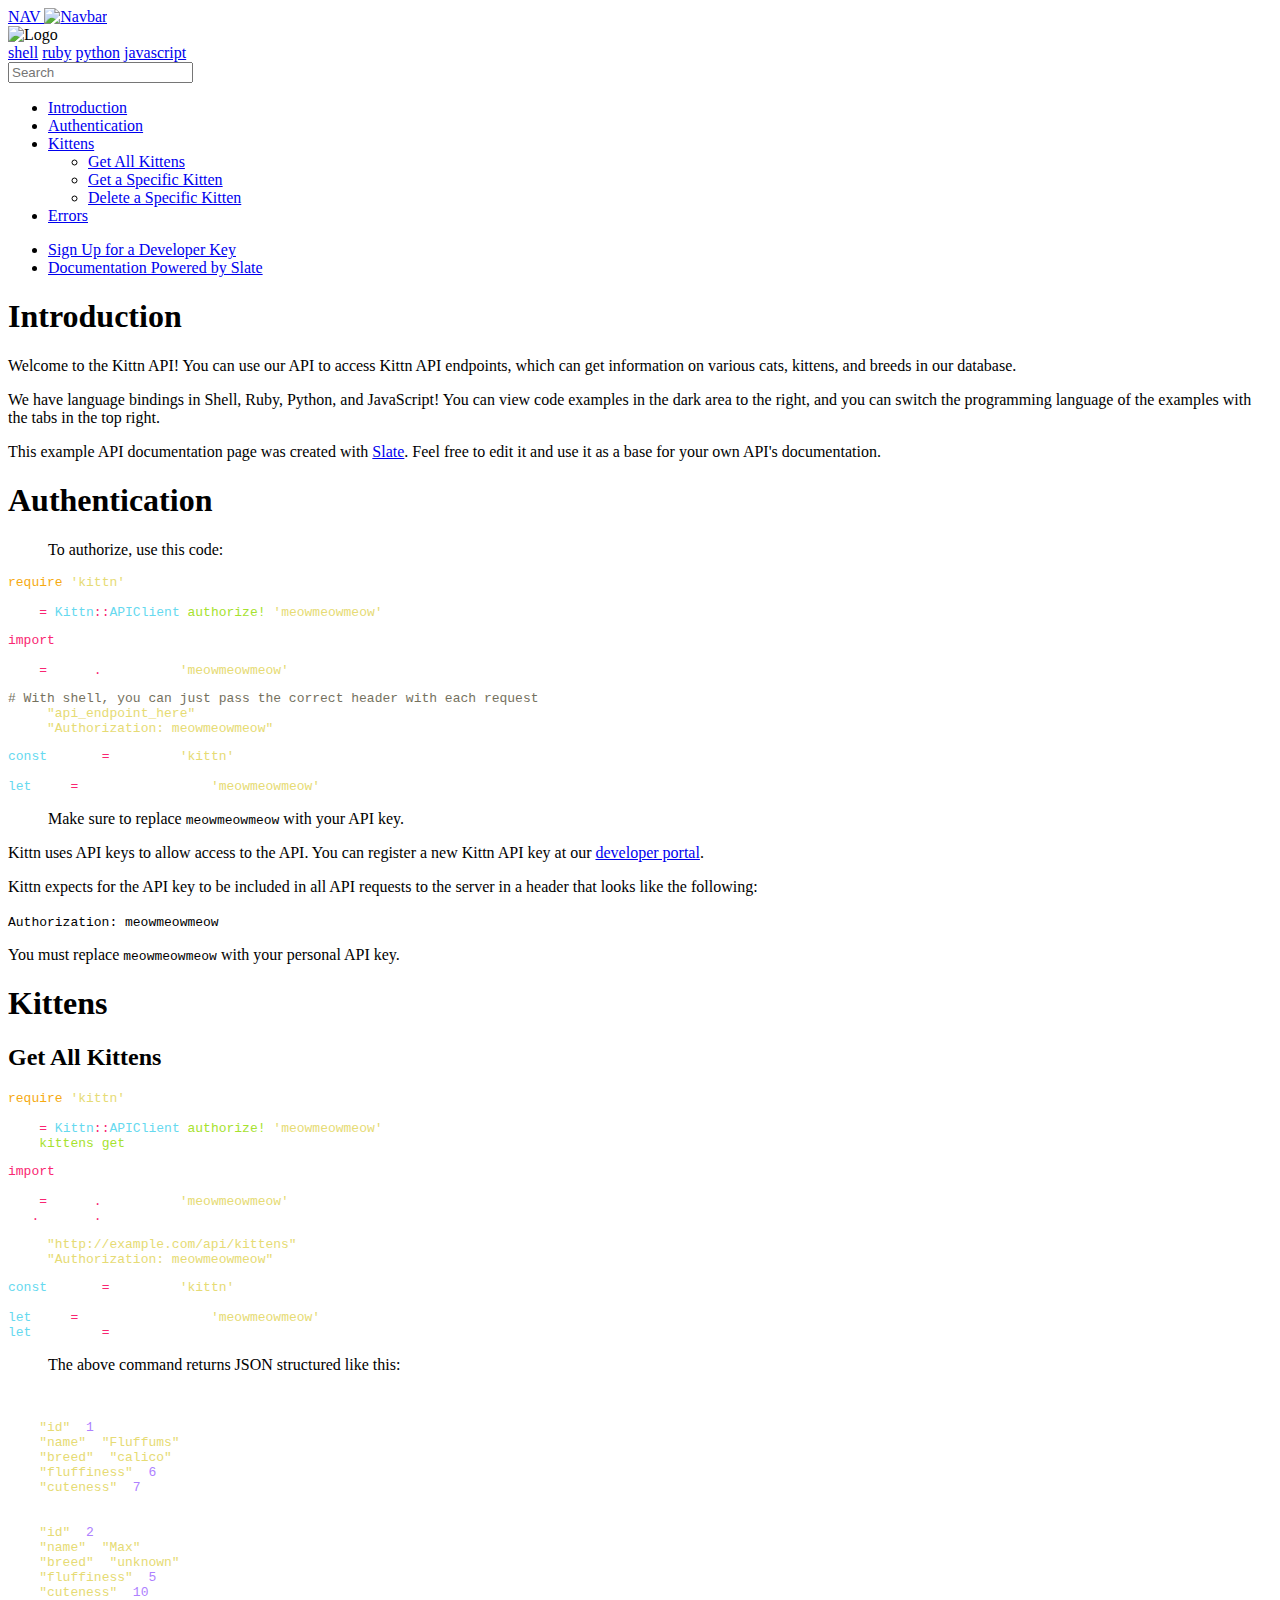
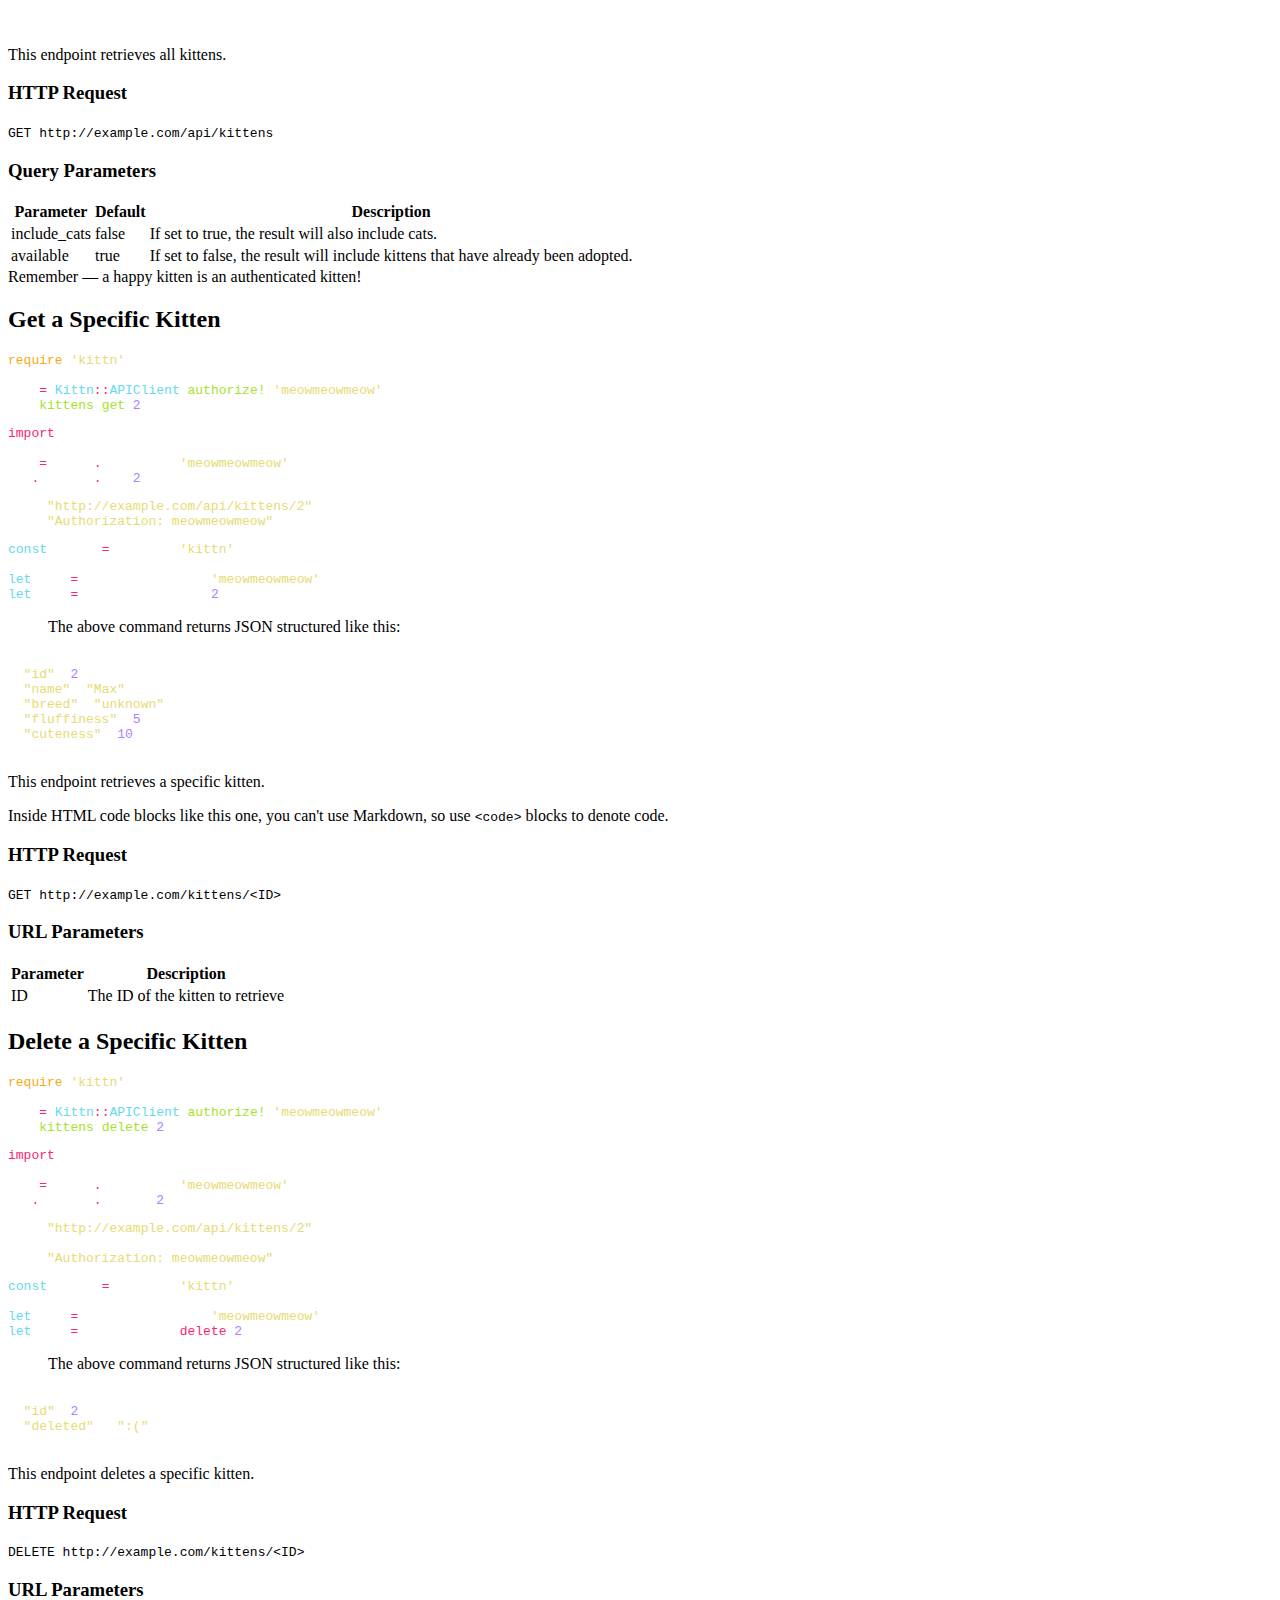
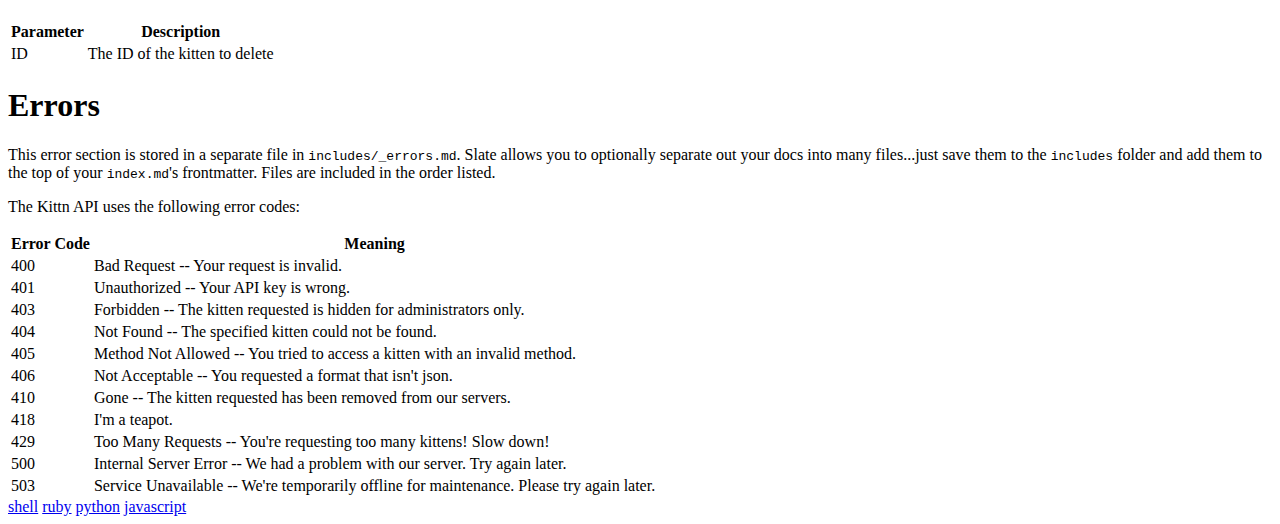
==== index-original.html @ a1c3215b "publish: Update index.md" ====
<!doctype html>
<html>
  <head>
    <meta charset="utf-8">
    <meta content="IE=edge,chrome=1" http-equiv="X-UA-Compatible">
    <meta name="viewport" content="width=device-width, initial-scale=1, maximum-scale=1">
    <title>API Reference</title>

    <style>
      .highlight table td { padding: 5px; }
.highlight table pre { margin: 0; }
.highlight .gh {
  color: #999999;
}
.highlight .sr {
  color: #f6aa11;
}
.highlight .go {
  color: #888888;
}
.highlight .gp {
  color: #555555;
}
.highlight .gs {
}
.highlight .gu {
  color: #aaaaaa;
}
.highlight .nb {
  color: #f6aa11;
}
.highlight .cm {
  color: #75715e;
}
.highlight .cp {
  color: #75715e;
}
.highlight .c1 {
  color: #75715e;
}
.highlight .cs {
  color: #75715e;
}
.highlight .c, .highlight .cd {
  color: #75715e;
}
.highlight .err {
  color: #960050;
}
.highlight .gr {
  color: #960050;
}
.highlight .gt {
  color: #960050;
}
.highlight .gd {
  color: #49483e;
}
.highlight .gi {
  color: #49483e;
}
.highlight .ge {
  color: #49483e;
}
.highlight .kc {
  color: #66d9ef;
}
.highlight .kd {
  color: #66d9ef;
}
.highlight .kr {
  color: #66d9ef;
}
.highlight .no {
  color: #66d9ef;
}
.highlight .kt {
  color: #66d9ef;
}
.highlight .mf {
  color: #ae81ff;
}
.highlight .mh {
  color: #ae81ff;
}
.highlight .il {
  color: #ae81ff;
}
.highlight .mi {
  color: #ae81ff;
}
.highlight .mo {
  color: #ae81ff;
}
.highlight .m, .highlight .mb, .highlight .mx {
  color: #ae81ff;
}
.highlight .sc {
  color: #ae81ff;
}
.highlight .se {
  color: #ae81ff;
}
.highlight .ss {
  color: #ae81ff;
}
.highlight .sd {
  color: #e6db74;
}
.highlight .s2 {
  color: #e6db74;
}
.highlight .sb {
  color: #e6db74;
}
.highlight .sh {
  color: #e6db74;
}
.highlight .si {
  color: #e6db74;
}
.highlight .sx {
  color: #e6db74;
}
.highlight .s1 {
  color: #e6db74;
}
.highlight .s {
  color: #e6db74;
}
.highlight .na {
  color: #a6e22e;
}
.highlight .nc {
  color: #a6e22e;
}
.highlight .nd {
  color: #a6e22e;
}
.highlight .ne {
  color: #a6e22e;
}
.highlight .nf {
  color: #a6e22e;
}
.highlight .vc {
  color: #ffffff;
}
.highlight .nn {
  color: #ffffff;
}
.highlight .nl {
  color: #ffffff;
}
.highlight .ni {
  color: #ffffff;
}
.highlight .bp {
  color: #ffffff;
}
.highlight .vg {
  color: #ffffff;
}
.highlight .vi {
  color: #ffffff;
}
.highlight .nv {
  color: #ffffff;
}
.highlight .w {
  color: #ffffff;
}
.highlight {
  color: #ffffff;
}
.highlight .n, .highlight .py, .highlight .nx {
  color: #ffffff;
}
.highlight .ow {
  color: #f92672;
}
.highlight .nt {
  color: #f92672;
}
.highlight .k, .highlight .kv {
  color: #f92672;
}
.highlight .kn {
  color: #f92672;
}
.highlight .kp {
  color: #f92672;
}
.highlight .o {
  color: #f92672;
}
    </style>
    <link href="stylesheets/screen.css" rel="stylesheet" media="screen" />
    <link href="stylesheets/print.css" rel="stylesheet" media="print" />
      <script src="javascripts/all.js"></script>
  </head>

  <body class="index-original" data-languages="[&quot;shell&quot;,&quot;ruby&quot;,&quot;python&quot;,&quot;javascript&quot;]">
    <a href="#" id="nav-button">
      <span>
        NAV
        <img src="images/navbar.png" alt="Navbar" />
      </span>
    </a>
    <div class="toc-wrapper">
      <img src="images/logo.png" class="logo" alt="Logo" />
        <div class="lang-selector">
              <a href="#" data-language-name="shell">shell</a>
              <a href="#" data-language-name="ruby">ruby</a>
              <a href="#" data-language-name="python">python</a>
              <a href="#" data-language-name="javascript">javascript</a>
        </div>
        <div class="search">
          <input type="text" class="search" id="input-search" placeholder="Search">
        </div>
        <ul class="search-results"></ul>
      <ul id="toc" class="toc-list-h1">
          <li>
            <a href="#introduction" class="toc-h1 toc-link" data-title="Introduction">Introduction</a>
          </li>
          <li>
            <a href="#authentication" class="toc-h1 toc-link" data-title="Authentication">Authentication</a>
          </li>
          <li>
            <a href="#kittens" class="toc-h1 toc-link" data-title="Kittens">Kittens</a>
              <ul class="toc-list-h2">
                  <li>
                    <a href="#get-all-kittens" class="toc-h2 toc-link" data-title="Get All Kittens">Get All Kittens</a>
                  </li>
                  <li>
                    <a href="#get-a-specific-kitten" class="toc-h2 toc-link" data-title="Get a Specific Kitten">Get a Specific Kitten</a>
                  </li>
                  <li>
                    <a href="#delete-a-specific-kitten" class="toc-h2 toc-link" data-title="Delete a Specific Kitten">Delete a Specific Kitten</a>
                  </li>
              </ul>
          </li>
          <li>
            <a href="#errors" class="toc-h1 toc-link" data-title="Errors">Errors</a>
          </li>
      </ul>
        <ul class="toc-footer">
            <li><a href='#'>Sign Up for a Developer Key</a></li>
            <li><a href='https://github.com/lord/slate'>Documentation Powered by Slate</a></li>
        </ul>
    </div>
    <div class="page-wrapper">
      <div class="dark-box"></div>
      <div class="content">
        <h1 id='introduction'>Introduction</h1>
<p>Welcome to the Kittn API! You can use our API to access Kittn API endpoints, which can get information on various cats, kittens, and breeds in our database.</p>

<p>We have language bindings in Shell, Ruby, Python, and JavaScript! You can view code examples in the dark area to the right, and you can switch the programming language of the examples with the tabs in the top right.</p>

<p>This example API documentation page was created with <a href="https://github.com/lord/slate">Slate</a>. Feel free to edit it and use it as a base for your own API&#39;s documentation.</p>
<h1 id='authentication'>Authentication</h1>
<blockquote>
<p>To authorize, use this code:</p>
</blockquote>
<pre class="highlight ruby tab-ruby"><code><span class="nb">require</span> <span class="s1">'kittn'</span>

<span class="n">api</span> <span class="o">=</span> <span class="no">Kittn</span><span class="o">::</span><span class="no">APIClient</span><span class="p">.</span><span class="nf">authorize!</span><span class="p">(</span><span class="s1">'meowmeowmeow'</span><span class="p">)</span>
</code></pre><pre class="highlight python tab-python"><code><span class="kn">import</span> <span class="nn">kittn</span>

<span class="n">api</span> <span class="o">=</span> <span class="n">kittn</span><span class="o">.</span><span class="n">authorize</span><span class="p">(</span><span class="s">'meowmeowmeow'</span><span class="p">)</span>
</code></pre><pre class="highlight shell tab-shell"><code><span class="c"># With shell, you can just pass the correct header with each request</span>
curl <span class="s2">"api_endpoint_here"</span>
  -H <span class="s2">"Authorization: meowmeowmeow"</span>
</code></pre><pre class="highlight javascript tab-javascript"><code><span class="kr">const</span> <span class="nx">kittn</span> <span class="o">=</span> <span class="nx">require</span><span class="p">(</span><span class="s1">'kittn'</span><span class="p">);</span>

<span class="kd">let</span> <span class="nx">api</span> <span class="o">=</span> <span class="nx">kittn</span><span class="p">.</span><span class="nx">authorize</span><span class="p">(</span><span class="s1">'meowmeowmeow'</span><span class="p">);</span>
</code></pre>
<blockquote>
<p>Make sure to replace <code>meowmeowmeow</code> with your API key.</p>
</blockquote>

<p>Kittn uses API keys to allow access to the API. You can register a new Kittn API key at our <a href="http://example.com/developers">developer portal</a>.</p>

<p>Kittn expects for the API key to be included in all API requests to the server in a header that looks like the following:</p>

<p><code>Authorization: meowmeowmeow</code></p>

<aside class="notice">
You must replace <code>meowmeowmeow</code> with your personal API key.
</aside>
<h1 id='kittens'>Kittens</h1><h2 id='get-all-kittens'>Get All Kittens</h2><pre class="highlight ruby tab-ruby"><code><span class="nb">require</span> <span class="s1">'kittn'</span>

<span class="n">api</span> <span class="o">=</span> <span class="no">Kittn</span><span class="o">::</span><span class="no">APIClient</span><span class="p">.</span><span class="nf">authorize!</span><span class="p">(</span><span class="s1">'meowmeowmeow'</span><span class="p">)</span>
<span class="n">api</span><span class="p">.</span><span class="nf">kittens</span><span class="p">.</span><span class="nf">get</span>
</code></pre><pre class="highlight python tab-python"><code><span class="kn">import</span> <span class="nn">kittn</span>

<span class="n">api</span> <span class="o">=</span> <span class="n">kittn</span><span class="o">.</span><span class="n">authorize</span><span class="p">(</span><span class="s">'meowmeowmeow'</span><span class="p">)</span>
<span class="n">api</span><span class="o">.</span><span class="n">kittens</span><span class="o">.</span><span class="n">get</span><span class="p">()</span>
</code></pre><pre class="highlight shell tab-shell"><code>curl <span class="s2">"http://example.com/api/kittens"</span>
  -H <span class="s2">"Authorization: meowmeowmeow"</span>
</code></pre><pre class="highlight javascript tab-javascript"><code><span class="kr">const</span> <span class="nx">kittn</span> <span class="o">=</span> <span class="nx">require</span><span class="p">(</span><span class="s1">'kittn'</span><span class="p">);</span>

<span class="kd">let</span> <span class="nx">api</span> <span class="o">=</span> <span class="nx">kittn</span><span class="p">.</span><span class="nx">authorize</span><span class="p">(</span><span class="s1">'meowmeowmeow'</span><span class="p">);</span>
<span class="kd">let</span> <span class="nx">kittens</span> <span class="o">=</span> <span class="nx">api</span><span class="p">.</span><span class="nx">kittens</span><span class="p">.</span><span class="nx">get</span><span class="p">();</span>
</code></pre>
<blockquote>
<p>The above command returns JSON structured like this:</p>
</blockquote>
<pre class="highlight json tab-json"><code><span class="p">[</span><span class="w">
  </span><span class="p">{</span><span class="w">
    </span><span class="s2">"id"</span><span class="p">:</span><span class="w"> </span><span class="mi">1</span><span class="p">,</span><span class="w">
    </span><span class="s2">"name"</span><span class="p">:</span><span class="w"> </span><span class="s2">"Fluffums"</span><span class="p">,</span><span class="w">
    </span><span class="s2">"breed"</span><span class="p">:</span><span class="w"> </span><span class="s2">"calico"</span><span class="p">,</span><span class="w">
    </span><span class="s2">"fluffiness"</span><span class="p">:</span><span class="w"> </span><span class="mi">6</span><span class="p">,</span><span class="w">
    </span><span class="s2">"cuteness"</span><span class="p">:</span><span class="w"> </span><span class="mi">7</span><span class="w">
  </span><span class="p">},</span><span class="w">
  </span><span class="p">{</span><span class="w">
    </span><span class="s2">"id"</span><span class="p">:</span><span class="w"> </span><span class="mi">2</span><span class="p">,</span><span class="w">
    </span><span class="s2">"name"</span><span class="p">:</span><span class="w"> </span><span class="s2">"Max"</span><span class="p">,</span><span class="w">
    </span><span class="s2">"breed"</span><span class="p">:</span><span class="w"> </span><span class="s2">"unknown"</span><span class="p">,</span><span class="w">
    </span><span class="s2">"fluffiness"</span><span class="p">:</span><span class="w"> </span><span class="mi">5</span><span class="p">,</span><span class="w">
    </span><span class="s2">"cuteness"</span><span class="p">:</span><span class="w"> </span><span class="mi">10</span><span class="w">
  </span><span class="p">}</span><span class="w">
</span><span class="p">]</span><span class="w">
</span></code></pre>
<p>This endpoint retrieves all kittens.</p>
<h3 id='http-request'>HTTP Request</h3>
<p><code>GET http://example.com/api/kittens</code></p>
<h3 id='query-parameters'>Query Parameters</h3>
<table><thead>
<tr>
<th>Parameter</th>
<th>Default</th>
<th>Description</th>
</tr>
</thead><tbody>
<tr>
<td>include_cats</td>
<td>false</td>
<td>If set to true, the result will also include cats.</td>
</tr>
<tr>
<td>available</td>
<td>true</td>
<td>If set to false, the result will include kittens that have already been adopted.</td>
</tr>
</tbody></table>

<aside class="success">
Remember — a happy kitten is an authenticated kitten!
</aside>
<h2 id='get-a-specific-kitten'>Get a Specific Kitten</h2><pre class="highlight ruby tab-ruby"><code><span class="nb">require</span> <span class="s1">'kittn'</span>

<span class="n">api</span> <span class="o">=</span> <span class="no">Kittn</span><span class="o">::</span><span class="no">APIClient</span><span class="p">.</span><span class="nf">authorize!</span><span class="p">(</span><span class="s1">'meowmeowmeow'</span><span class="p">)</span>
<span class="n">api</span><span class="p">.</span><span class="nf">kittens</span><span class="p">.</span><span class="nf">get</span><span class="p">(</span><span class="mi">2</span><span class="p">)</span>
</code></pre><pre class="highlight python tab-python"><code><span class="kn">import</span> <span class="nn">kittn</span>

<span class="n">api</span> <span class="o">=</span> <span class="n">kittn</span><span class="o">.</span><span class="n">authorize</span><span class="p">(</span><span class="s">'meowmeowmeow'</span><span class="p">)</span>
<span class="n">api</span><span class="o">.</span><span class="n">kittens</span><span class="o">.</span><span class="n">get</span><span class="p">(</span><span class="mi">2</span><span class="p">)</span>
</code></pre><pre class="highlight shell tab-shell"><code>curl <span class="s2">"http://example.com/api/kittens/2"</span>
  -H <span class="s2">"Authorization: meowmeowmeow"</span>
</code></pre><pre class="highlight javascript tab-javascript"><code><span class="kr">const</span> <span class="nx">kittn</span> <span class="o">=</span> <span class="nx">require</span><span class="p">(</span><span class="s1">'kittn'</span><span class="p">);</span>

<span class="kd">let</span> <span class="nx">api</span> <span class="o">=</span> <span class="nx">kittn</span><span class="p">.</span><span class="nx">authorize</span><span class="p">(</span><span class="s1">'meowmeowmeow'</span><span class="p">);</span>
<span class="kd">let</span> <span class="nx">max</span> <span class="o">=</span> <span class="nx">api</span><span class="p">.</span><span class="nx">kittens</span><span class="p">.</span><span class="nx">get</span><span class="p">(</span><span class="mi">2</span><span class="p">);</span>
</code></pre>
<blockquote>
<p>The above command returns JSON structured like this:</p>
</blockquote>
<pre class="highlight json tab-json"><code><span class="p">{</span><span class="w">
  </span><span class="s2">"id"</span><span class="p">:</span><span class="w"> </span><span class="mi">2</span><span class="p">,</span><span class="w">
  </span><span class="s2">"name"</span><span class="p">:</span><span class="w"> </span><span class="s2">"Max"</span><span class="p">,</span><span class="w">
  </span><span class="s2">"breed"</span><span class="p">:</span><span class="w"> </span><span class="s2">"unknown"</span><span class="p">,</span><span class="w">
  </span><span class="s2">"fluffiness"</span><span class="p">:</span><span class="w"> </span><span class="mi">5</span><span class="p">,</span><span class="w">
  </span><span class="s2">"cuteness"</span><span class="p">:</span><span class="w"> </span><span class="mi">10</span><span class="w">
</span><span class="p">}</span><span class="w">
</span></code></pre>
<p>This endpoint retrieves a specific kitten.</p>

<aside class="warning">Inside HTML code blocks like this one, you can't use Markdown, so use <code>&lt;code&gt;</code> blocks to denote code.</aside>
<h3 id='http-request-2'>HTTP Request</h3>
<p><code>GET http://example.com/kittens/&lt;ID&gt;</code></p>
<h3 id='url-parameters'>URL Parameters</h3>
<table><thead>
<tr>
<th>Parameter</th>
<th>Description</th>
</tr>
</thead><tbody>
<tr>
<td>ID</td>
<td>The ID of the kitten to retrieve</td>
</tr>
</tbody></table>
<h2 id='delete-a-specific-kitten'>Delete a Specific Kitten</h2><pre class="highlight ruby tab-ruby"><code><span class="nb">require</span> <span class="s1">'kittn'</span>

<span class="n">api</span> <span class="o">=</span> <span class="no">Kittn</span><span class="o">::</span><span class="no">APIClient</span><span class="p">.</span><span class="nf">authorize!</span><span class="p">(</span><span class="s1">'meowmeowmeow'</span><span class="p">)</span>
<span class="n">api</span><span class="p">.</span><span class="nf">kittens</span><span class="p">.</span><span class="nf">delete</span><span class="p">(</span><span class="mi">2</span><span class="p">)</span>
</code></pre><pre class="highlight python tab-python"><code><span class="kn">import</span> <span class="nn">kittn</span>

<span class="n">api</span> <span class="o">=</span> <span class="n">kittn</span><span class="o">.</span><span class="n">authorize</span><span class="p">(</span><span class="s">'meowmeowmeow'</span><span class="p">)</span>
<span class="n">api</span><span class="o">.</span><span class="n">kittens</span><span class="o">.</span><span class="n">delete</span><span class="p">(</span><span class="mi">2</span><span class="p">)</span>
</code></pre><pre class="highlight shell tab-shell"><code>curl <span class="s2">"http://example.com/api/kittens/2"</span>
  -X DELETE
  -H <span class="s2">"Authorization: meowmeowmeow"</span>
</code></pre><pre class="highlight javascript tab-javascript"><code><span class="kr">const</span> <span class="nx">kittn</span> <span class="o">=</span> <span class="nx">require</span><span class="p">(</span><span class="s1">'kittn'</span><span class="p">);</span>

<span class="kd">let</span> <span class="nx">api</span> <span class="o">=</span> <span class="nx">kittn</span><span class="p">.</span><span class="nx">authorize</span><span class="p">(</span><span class="s1">'meowmeowmeow'</span><span class="p">);</span>
<span class="kd">let</span> <span class="nx">max</span> <span class="o">=</span> <span class="nx">api</span><span class="p">.</span><span class="nx">kittens</span><span class="p">.</span><span class="k">delete</span><span class="p">(</span><span class="mi">2</span><span class="p">);</span>
</code></pre>
<blockquote>
<p>The above command returns JSON structured like this:</p>
</blockquote>
<pre class="highlight json tab-json"><code><span class="p">{</span><span class="w">
  </span><span class="s2">"id"</span><span class="p">:</span><span class="w"> </span><span class="mi">2</span><span class="p">,</span><span class="w">
  </span><span class="s2">"deleted"</span><span class="w"> </span><span class="p">:</span><span class="w"> </span><span class="s2">":("</span><span class="w">
</span><span class="p">}</span><span class="w">
</span></code></pre>
<p>This endpoint deletes a specific kitten.</p>
<h3 id='http-request-3'>HTTP Request</h3>
<p><code>DELETE http://example.com/kittens/&lt;ID&gt;</code></p>
<h3 id='url-parameters-2'>URL Parameters</h3>
<table><thead>
<tr>
<th>Parameter</th>
<th>Description</th>
</tr>
</thead><tbody>
<tr>
<td>ID</td>
<td>The ID of the kitten to delete</td>
</tr>
</tbody></table>
<h1 id='errors'>Errors</h1>
<aside class="notice">
This error section is stored in a separate file in <code>includes/_errors.md</code>. Slate allows you to optionally separate out your docs into many files...just save them to the <code>includes</code> folder and add them to the top of your <code>index.md</code>'s frontmatter. Files are included in the order listed.
</aside>

<p>The Kittn API uses the following error codes:</p>

<table><thead>
<tr>
<th>Error Code</th>
<th>Meaning</th>
</tr>
</thead><tbody>
<tr>
<td>400</td>
<td>Bad Request -- Your request is invalid.</td>
</tr>
<tr>
<td>401</td>
<td>Unauthorized -- Your API key is wrong.</td>
</tr>
<tr>
<td>403</td>
<td>Forbidden -- The kitten requested is hidden for administrators only.</td>
</tr>
<tr>
<td>404</td>
<td>Not Found -- The specified kitten could not be found.</td>
</tr>
<tr>
<td>405</td>
<td>Method Not Allowed -- You tried to access a kitten with an invalid method.</td>
</tr>
<tr>
<td>406</td>
<td>Not Acceptable -- You requested a format that isn&#39;t json.</td>
</tr>
<tr>
<td>410</td>
<td>Gone -- The kitten requested has been removed from our servers.</td>
</tr>
<tr>
<td>418</td>
<td>I&#39;m a teapot.</td>
</tr>
<tr>
<td>429</td>
<td>Too Many Requests -- You&#39;re requesting too many kittens! Slow down!</td>
</tr>
<tr>
<td>500</td>
<td>Internal Server Error -- We had a problem with our server. Try again later.</td>
</tr>
<tr>
<td>503</td>
<td>Service Unavailable -- We&#39;re temporarily offline for maintenance. Please try again later.</td>
</tr>
</tbody></table>

      </div>
      <div class="dark-box">
          <div class="lang-selector">
                <a href="#" data-language-name="shell">shell</a>
                <a href="#" data-language-name="ruby">ruby</a>
                <a href="#" data-language-name="python">python</a>
                <a href="#" data-language-name="javascript">javascript</a>
          </div>
      </div>
    </div>
  </body>
</html>
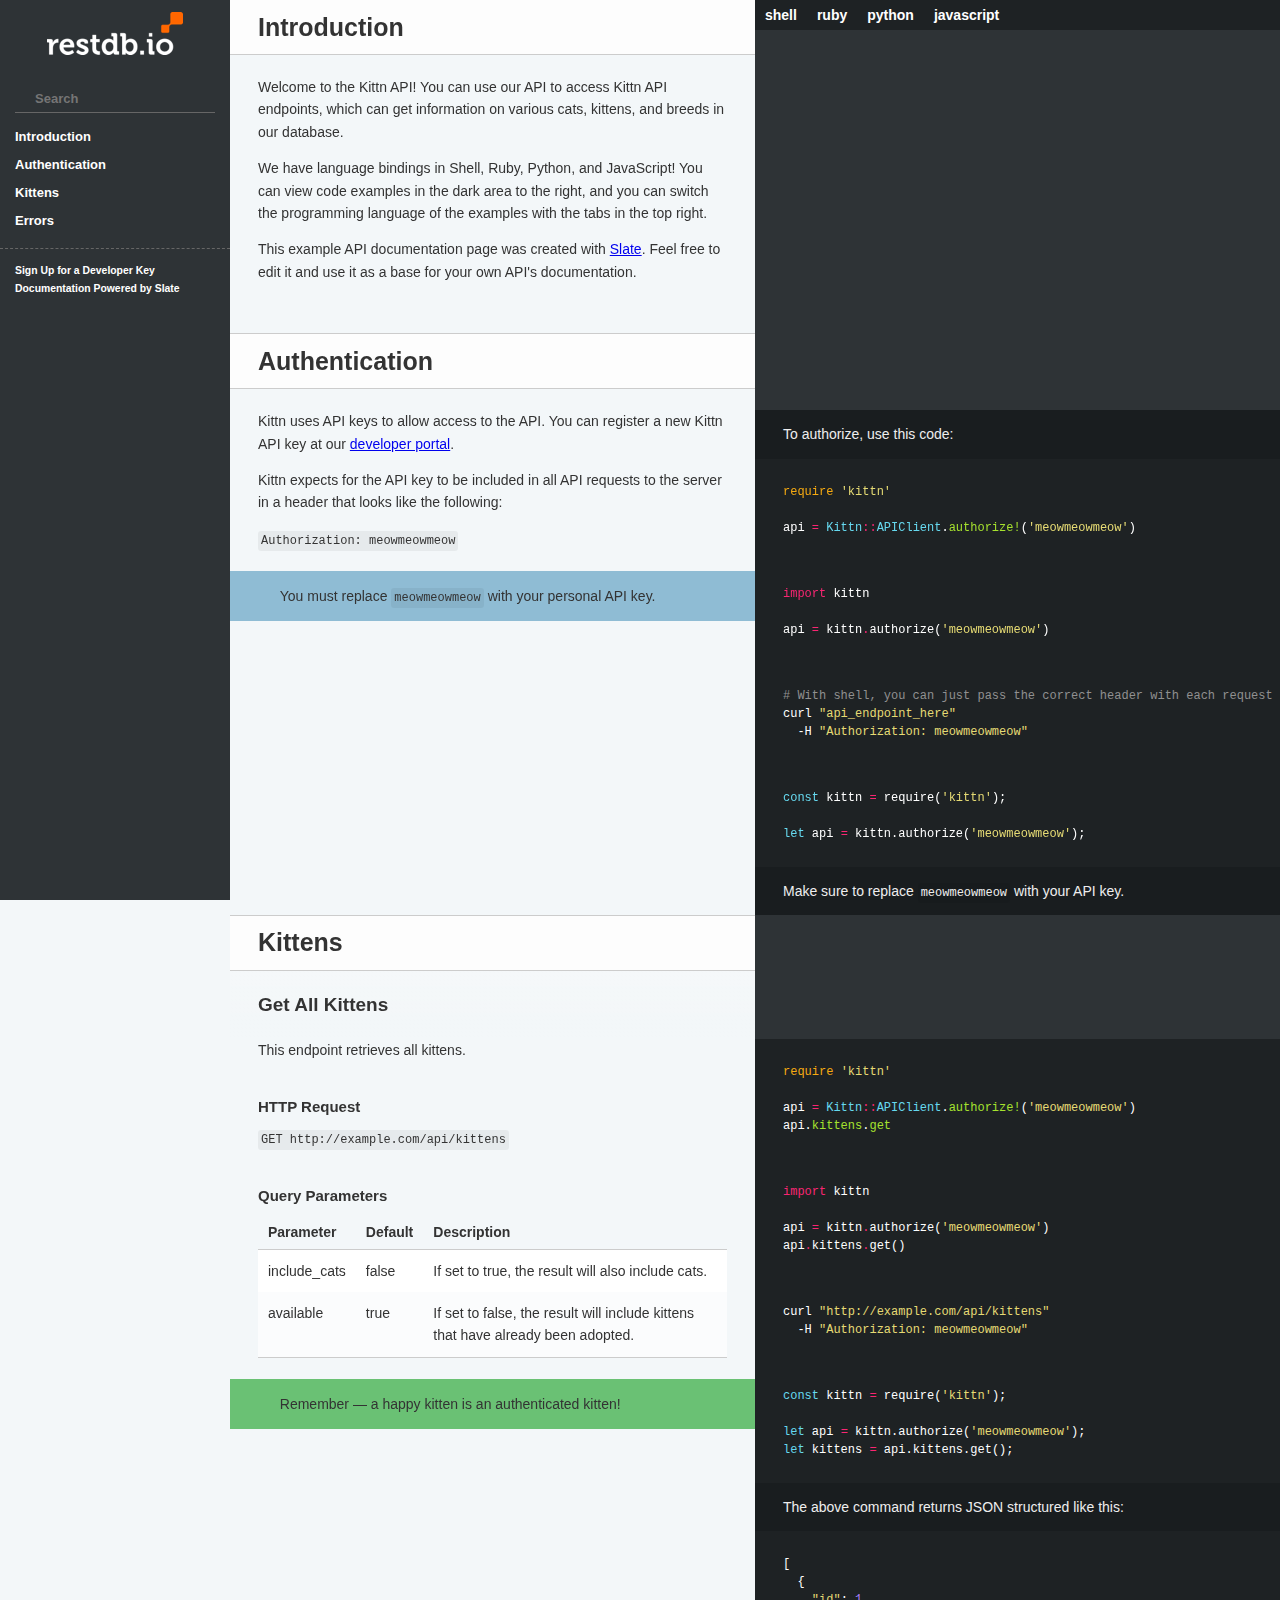
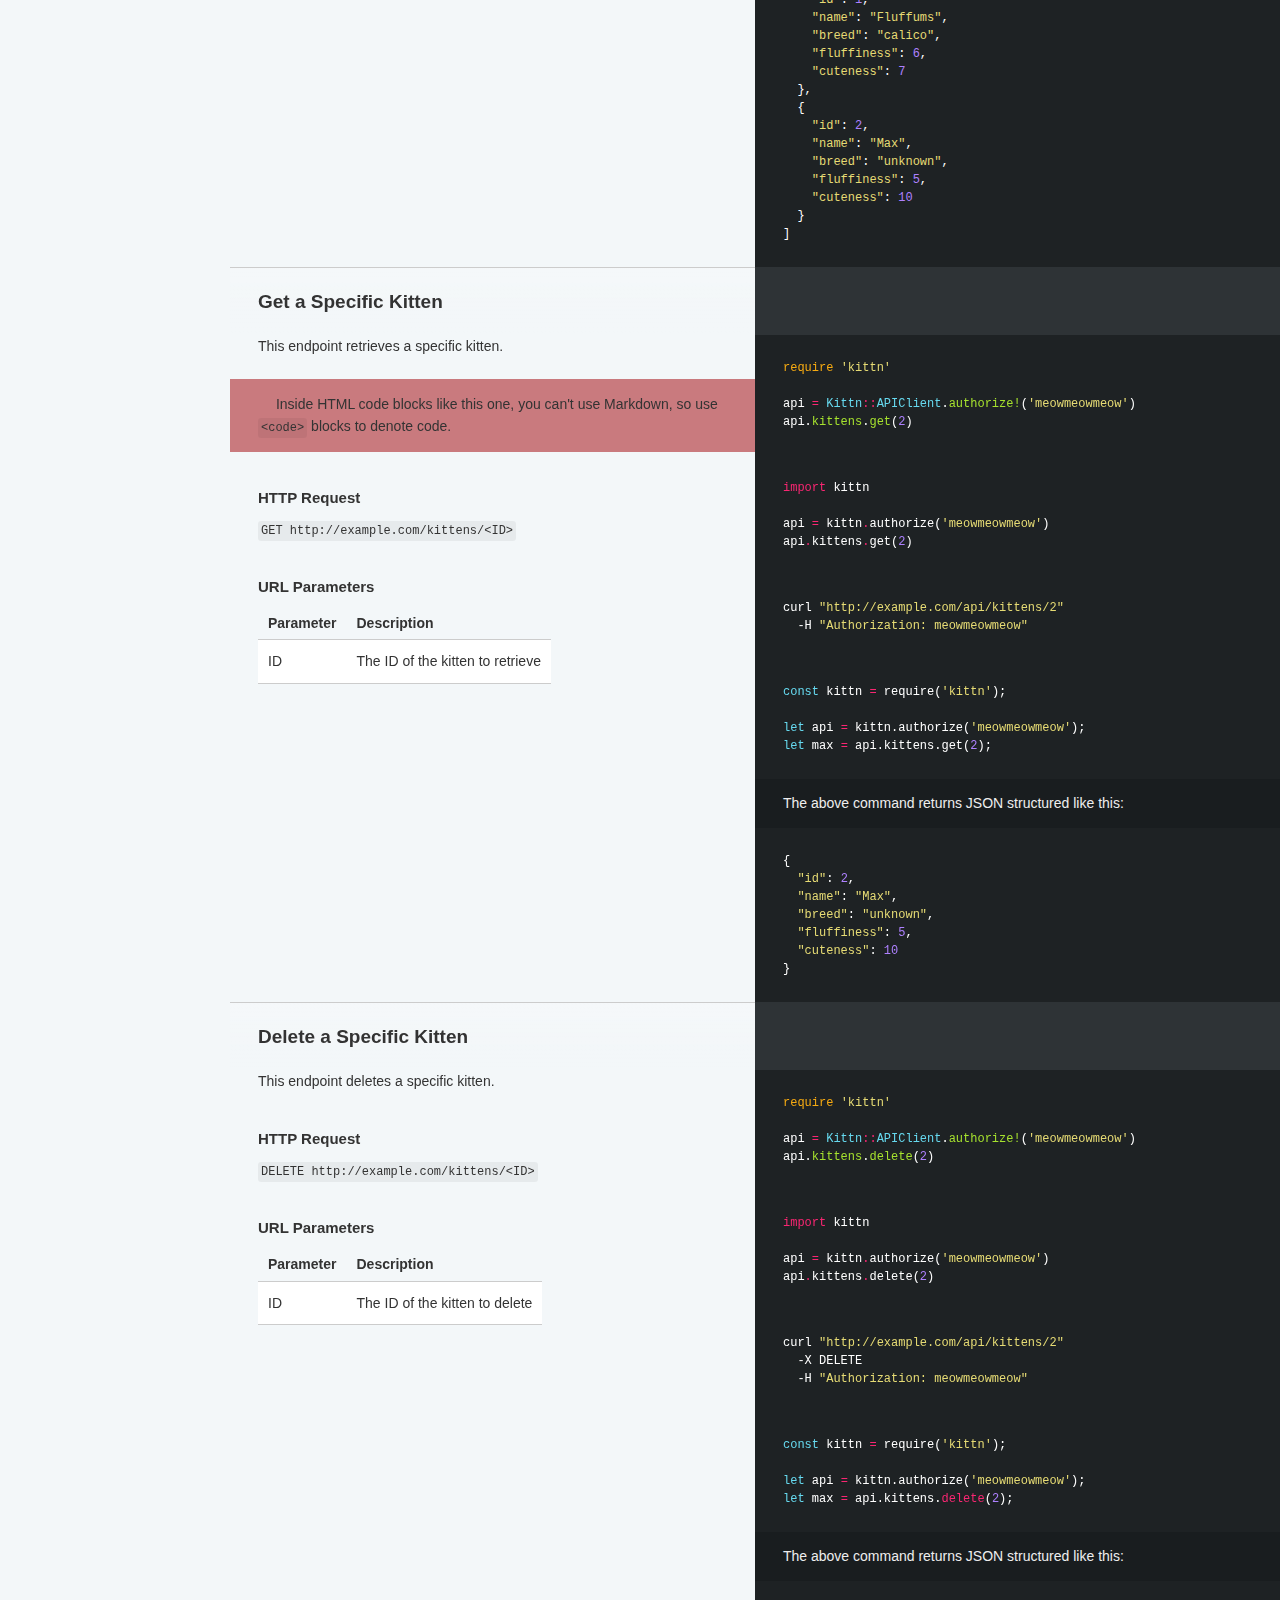
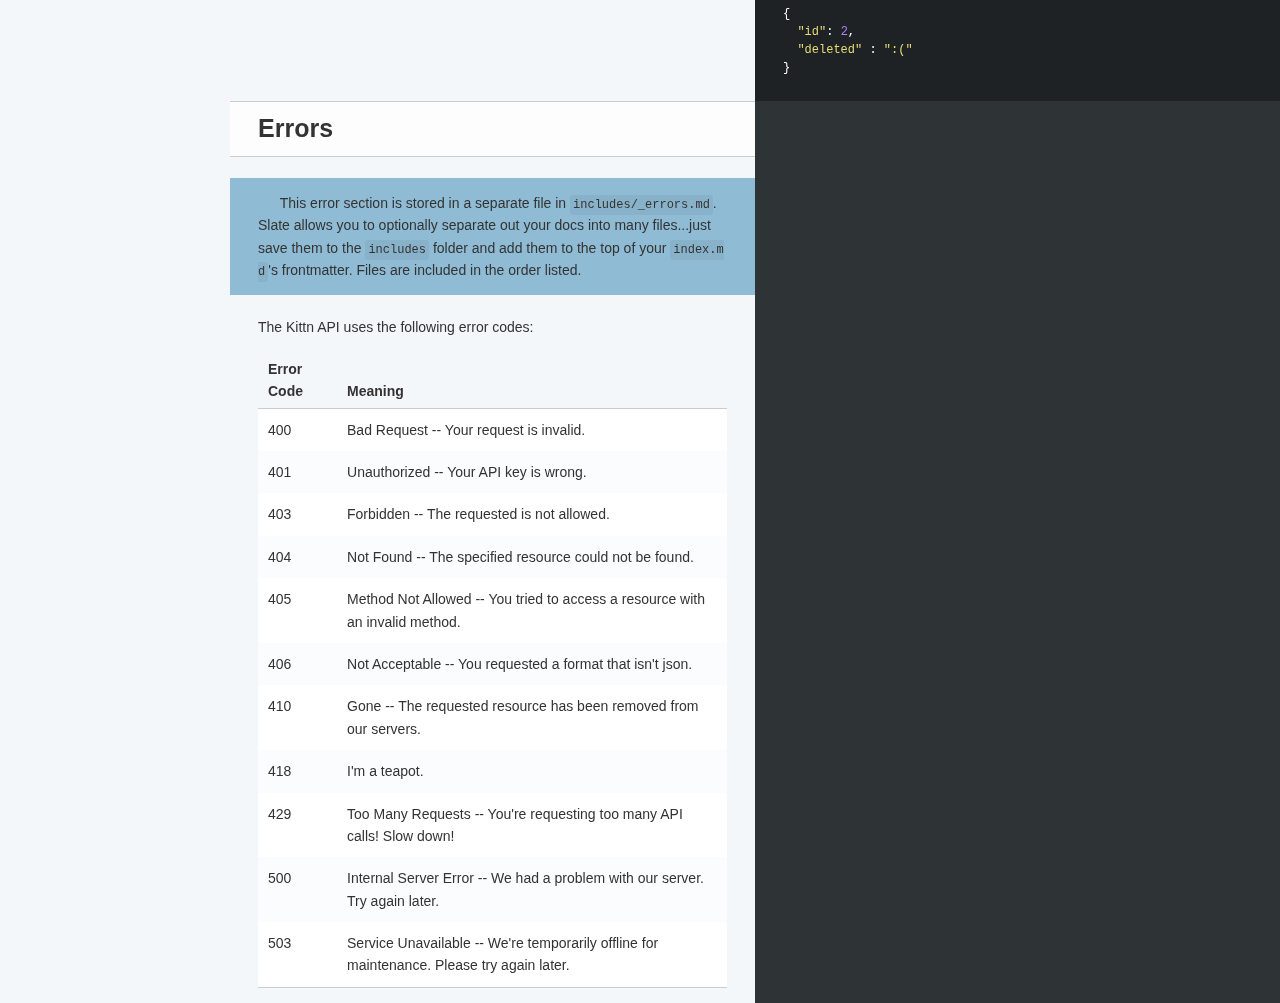
==== commit 8a36b723: "publish: Update index.md" ====
--- a/index-original.html
+++ b/index-original.html
@@ -455,15 +455,15 @@
 </tr>
 <tr>
 <td>403</td>
-<td>Forbidden -- The kitten requested is hidden for administrators only.</td>
+<td>Forbidden -- The requested is not allowed.</td>
 </tr>
 <tr>
 <td>404</td>
-<td>Not Found -- The specified kitten could not be found.</td>
+<td>Not Found -- The specified resource could not be found.</td>
 </tr>
 <tr>
 <td>405</td>
-<td>Method Not Allowed -- You tried to access a kitten with an invalid method.</td>
+<td>Method Not Allowed -- You tried to access a resource with an invalid method.</td>
 </tr>
 <tr>
 <td>406</td>
@@ -471,7 +471,7 @@
 </tr>
 <tr>
 <td>410</td>
-<td>Gone -- The kitten requested has been removed from our servers.</td>
+<td>Gone -- The requested resource has been removed from our servers.</td>
 </tr>
 <tr>
 <td>418</td>
@@ -479,7 +479,7 @@
 </tr>
 <tr>
 <td>429</td>
-<td>Too Many Requests -- You&#39;re requesting too many kittens! Slow down!</td>
+<td>Too Many Requests -- You&#39;re requesting too many API calls! Slow down!</td>
 </tr>
 <tr>
 <td>500</td>
--- a/stylesheets/screen.css
+++ b/stylesheets/screen.css
@@ -0,0 +1 @@
+/*! normalize.css v3.0.2 | MIT License | git.io/normalize */html{font-family:sans-serif;-ms-text-size-adjust:100%;-webkit-text-size-adjust:100%}body{margin:0}article,aside,details,figcaption,figure,footer,header,hgroup,main,menu,nav,section,summary{display:block}audio,canvas,progress,video{display:inline-block;vertical-align:baseline}audio:not([controls]){display:none;height:0}[hidden],template{display:none}a{background-color:transparent}a:active,a:hover{outline:0}abbr[title]{border-bottom:1px dotted}b,strong{font-weight:bold}dfn{font-style:italic}h1{font-size:2em;margin:0.67em 0}mark{background:#ff0;color:#000}small{font-size:80%}sub,sup{font-size:75%;line-height:0;position:relative;vertical-align:baseline}sup{top:-0.5em}sub{bottom:-0.25em}img{border:0}svg:not(:root){overflow:hidden}figure{margin:1em 40px}hr{box-sizing:content-box;height:0}pre{overflow:auto}code,kbd,pre,samp{font-family:monospace, monospace;font-size:1em}button,input,optgroup,select,textarea{color:inherit;font:inherit;margin:0}button{overflow:visible}button,select{text-transform:none}button,html input[type="button"],input[type="reset"],input[type="submit"]{-webkit-appearance:button;cursor:pointer}button[disabled],html input[disabled]{cursor:default}button::-moz-focus-inner,input::-moz-focus-inner{border:0;padding:0}input{line-height:normal}input[type="checkbox"],input[type="radio"]{box-sizing:border-box;padding:0}input[type="number"]::-webkit-inner-spin-button,input[type="number"]::-webkit-outer-spin-button{height:auto}input[type="search"]{-webkit-appearance:textfield;box-sizing:content-box}input[type="search"]::-webkit-search-cancel-button,input[type="search"]::-webkit-search-decoration{-webkit-appearance:none}fieldset{border:1px solid #c0c0c0;margin:0 2px;padding:0.35em 0.625em 0.75em}legend{border:0;padding:0}textarea{overflow:auto}optgroup{font-weight:bold}table{border-collapse:collapse;border-spacing:0}td,th{padding:0}.content h1,.content h2,.content h3,.content h4,.content h5,.content h6,html,body{font-family:-apple-system, BlinkMacSystemFont, "Segoe UI", Roboto, Helvetica, Arial, sans-serif, "Apple Color Emoji", "Segoe UI Emoji", "Segoe UI Symbol";font-size:14px}.content h1,.content h2,.content h3,.content h4,.content h5,.content h6{font-weight:bold}.content code,.content pre{font-family:Consolas, Menlo, Monaco, "Lucida Console", "Liberation Mono", "DejaVu Sans Mono", "Bitstream Vera Sans Mono", "Courier New", monospace, serif;font-size:12px;line-height:1.5}.content code{word-break:break-all;-webkit-hyphens:auto;-ms-hyphens:auto;hyphens:auto}@font-face{font-family:'slate';src:url(../fonts/slate.eot?-syv14m);src:url(../fonts/slate.eot?#iefix-syv14m) format("embedded-opentype"),url(../fonts/slate.woff2?-syv14m) format("woff2"),url(../fonts/slate.woff?-syv14m) format("woff"),url(../fonts/slate.ttf?-syv14m) format("truetype"),url(../fonts/slate.svg?-syv14m#slate) format("svg");font-weight:normal;font-style:normal}.content aside.warning:before,.content aside.notice:before,.content aside.success:before,.toc-wrapper>.search:before{font-family:'slate';speak:none;font-style:normal;font-weight:normal;font-variant:normal;text-transform:none;line-height:1}.content aside.warning:before{content:"\e600"}.content aside.notice:before{content:"\e602"}.content aside.success:before{content:"\e606"}.toc-wrapper>.search:before{content:"\e607"}html,body{color:#333;padding:0;margin:0;-webkit-font-smoothing:antialiased;-moz-osx-font-smoothing:grayscale;background-color:#F3F7F9;height:100%;-webkit-text-size-adjust:none}#toc>ul>li>a>span{float:right;background-color:#2484FF;border-radius:40px;width:20px}.toc-wrapper{transition:left 0.3s ease-in-out;overflow-y:auto;overflow-x:hidden;position:fixed;z-index:30;top:0;left:0;bottom:0;width:230px;background-color:#2E3336;font-size:13px;font-weight:bold}.toc-wrapper .lang-selector{display:none}.toc-wrapper .lang-selector a{padding-top:0.5em;padding-bottom:0.5em}.toc-wrapper .logo{display:block;max-width:100%;margin-bottom:20px;margin-left:47px;margin-top:12px}.toc-wrapper>.search{position:relative}.toc-wrapper>.search input{background:#2E3336;border-width:0 0 1px 0;border-color:#666;padding:6px 0 6px 20px;box-sizing:border-box;margin:10px 15px;width:200px;outline:none;color:#fff;border-radius:0}.toc-wrapper>.search:before{position:absolute;top:17px;left:15px;color:#fff}.toc-wrapper .search-results{margin-top:0;box-sizing:border-box;height:0;overflow-y:auto;overflow-x:hidden;transition-property:height, margin;transition-duration:180ms;transition-timing-function:ease-in-out;background:#1E2224}.toc-wrapper .search-results.visible{height:30%;margin-bottom:1em}.toc-wrapper .search-results li{margin:1em 15px;line-height:1}.toc-wrapper .search-results a{color:#fff;text-decoration:none}.toc-wrapper .search-results a:hover{text-decoration:underline}.toc-wrapper ul,.toc-wrapper li{list-style:none;margin:0;padding:0;line-height:28px}.toc-wrapper li{color:#fff;transition-property:background;transition-timing-function:linear;transition-duration:200ms}.toc-wrapper .toc-link.active{background-color:#0F75D4;color:#fff}.toc-wrapper .toc-link.active-parent{background-color:#1E2224;color:#fff}.toc-wrapper .toc-list-h2{display:none;background-color:#1E2224;font-weight:500}.toc-wrapper .toc-h2{padding-left:25px;font-size:12px}.toc-wrapper .toc-footer{padding:1em 0;margin-top:1em;border-top:1px dashed #666}.toc-wrapper .toc-footer li,.toc-wrapper .toc-footer a{color:#fff;text-decoration:none}.toc-wrapper .toc-footer a:hover{text-decoration:underline}.toc-wrapper .toc-footer li{font-size:0.8em;line-height:1.7;text-decoration:none}.toc-link,.toc-footer li{padding:0 15px 0 15px;display:block;overflow-x:hidden;white-space:nowrap;text-overflow:ellipsis;text-decoration:none;color:#fff;transition-property:background;transition-timing-function:linear;transition-duration:130ms}#nav-button{padding:0 1.5em 5em 0;display:none;position:fixed;top:0;left:0;z-index:100;color:#000;text-decoration:none;font-weight:bold;opacity:0.7;line-height:16px;transition:left 0.3s ease-in-out}#nav-button span{display:block;padding:6px 6px 6px;background-color:rgba(243,247,249,0.7);transform-origin:0 0;transform:rotate(-90deg) translate(-100%, 0);border-radius:0 0 0 5px}#nav-button img{height:16px;vertical-align:bottom}#nav-button:hover{opacity:1}#nav-button.open{left:230px}.page-wrapper{margin-left:230px;position:relative;z-index:10;background-color:#F3F7F9;min-height:100%;padding-bottom:1px}.page-wrapper .dark-box{width:50%;background-color:#2E3336;position:absolute;right:0;top:0;bottom:0}.page-wrapper .lang-selector{position:fixed;z-index:50;border-bottom:5px solid #2E3336}.lang-selector{background-color:#1E2224;width:100%;font-weight:bold}.lang-selector a{display:block;float:left;color:#fff;text-decoration:none;padding:0 10px;line-height:30px;outline:0}.lang-selector a:active,.lang-selector a:focus{background-color:#111;color:#fff}.lang-selector a.active{background-color:#2E3336;color:#fff}.lang-selector:after{content:'';clear:both;display:block}.content{-webkit-transform:translateZ(0);position:relative;z-index:30}.content:after{content:'';display:block;clear:both}.content>h1,.content>h2,.content>h3,.content>h4,.content>h5,.content>h6,.content>p,.content>table,.content>ul,.content>ol,.content>aside,.content>dl{margin-right:50%;padding:0 28px;box-sizing:border-box;display:block}.content>ul,.content>ol{padding-left:43px}.content>h1,.content>h2,.content>div{clear:both}.content h1{font-size:25px;padding-top:0.5em;padding-bottom:0.5em;margin-bottom:21px;margin-top:2em;border-top:1px solid #ccc;border-bottom:1px solid #ccc;background-color:#fdfdfd}.content h1:first-child,.content div:first-child+h1{border-top-width:0;margin-top:0}.content h2{font-size:19px;margin-top:4em;margin-bottom:0;border-top:1px solid #ccc;padding-top:1.2em;padding-bottom:1.2em;background-image:linear-gradient(to bottom, rgba(255,255,255,0.2), rgba(255,255,255,0))}.content h1+h2,.content h1+div+h2{margin-top:-21px;border-top:none}.content h3,.content h4,.content h5,.content h6{font-size:15px;margin-top:2.5em;margin-bottom:0.8em}.content h4,.content h5,.content h6{font-size:10px}.content hr{margin:2em 0;border-top:2px solid #2E3336;border-bottom:2px solid #F3F7F9}.content table{margin-bottom:1em;overflow:auto}.content table th,.content table td{text-align:left;vertical-align:top;line-height:1.6}.content table th code,.content table td code{white-space:nowrap}.content table th{padding:5px 10px;border-bottom:1px solid #ccc;vertical-align:bottom}.content table td{padding:10px}.content table tr:last-child{border-bottom:1px solid #ccc}.content table tr:nth-child(odd)>td{background-color:white}.content table tr:nth-child(even)>td{background-color:#fbfcfd}.content dt{font-weight:bold}.content dd{margin-left:15px}.content p,.content li,.content dt,.content dd{line-height:1.6;margin-top:0}.content img{max-width:100%}.content code{background-color:rgba(0,0,0,0.05);padding:3px;border-radius:3px}.content pre>code{background-color:transparent;padding:0}.content aside{padding-top:1em;padding-bottom:1em;margin-top:1.5em;margin-bottom:1.5em;background:#8fbcd4;line-height:1.6}.content aside.warning{background-color:#c97a7e}.content aside.success{background-color:#6ac174}.content aside:before{vertical-align:middle;padding-right:0.5em;font-size:14px}.content .search-highlight{padding:2px;margin:-3px;border-radius:4px;border:1px solid #F7E633;background:linear-gradient(to top left, #F7E633 0%, #F1D32F 100%)}.content pre,.content blockquote{background-color:#1E2224;color:#fff;margin:0;width:50%;float:right;clear:right;box-sizing:border-box}.content pre>p,.content blockquote>p{margin:0}.content pre a,.content blockquote a{color:#fff;text-decoration:none;border-bottom:dashed 1px #ccc}.content pre{padding-top:2em;padding-bottom:2em;padding:2em 28px}.content blockquote>p{background-color:#191D1F;padding:13px 2em;color:#eee}@media (max-width: 930px){.toc-wrapper{left:-230px}.toc-wrapper.open{left:0}.page-wrapper{margin-left:0}#nav-button{display:block}.toc-link{padding-top:0.3em;padding-bottom:0.3em}}@media (max-width: 700px){.dark-box{display:none}.content>h1,.content>h2,.content>h3,.content>h4,.content>h5,.content>h6,.content>p,.content>table,.content>ul,.content>ol,.content>aside,.content>dl{margin-right:0}.toc-wrapper .lang-selector{display:block}.page-wrapper .lang-selector{display:none}.content pre,.content blockquote{width:auto;float:none}.content>pre+h1,.content>blockquote+h1,.content>pre+h2,.content>blockquote+h2,.content>pre+h3,.content>blockquote+h3,.content>pre+h4,.content>blockquote+h4,.content>pre+h5,.content>blockquote+h5,.content>pre+h6,.content>blockquote+h6,.content>pre+p,.content>blockquote+p,.content>pre+table,.content>blockquote+table,.content>pre+ul,.content>blockquote+ul,.content>pre+ol,.content>blockquote+ol,.content>pre+aside,.content>blockquote+aside,.content>pre+dl,.content>blockquote+dl{margin-top:28px}}.highlight .c,.highlight .cm,.highlight .c1,.highlight .cs{color:#909090}.highlight,.highlight .w{background-color:#1E2224}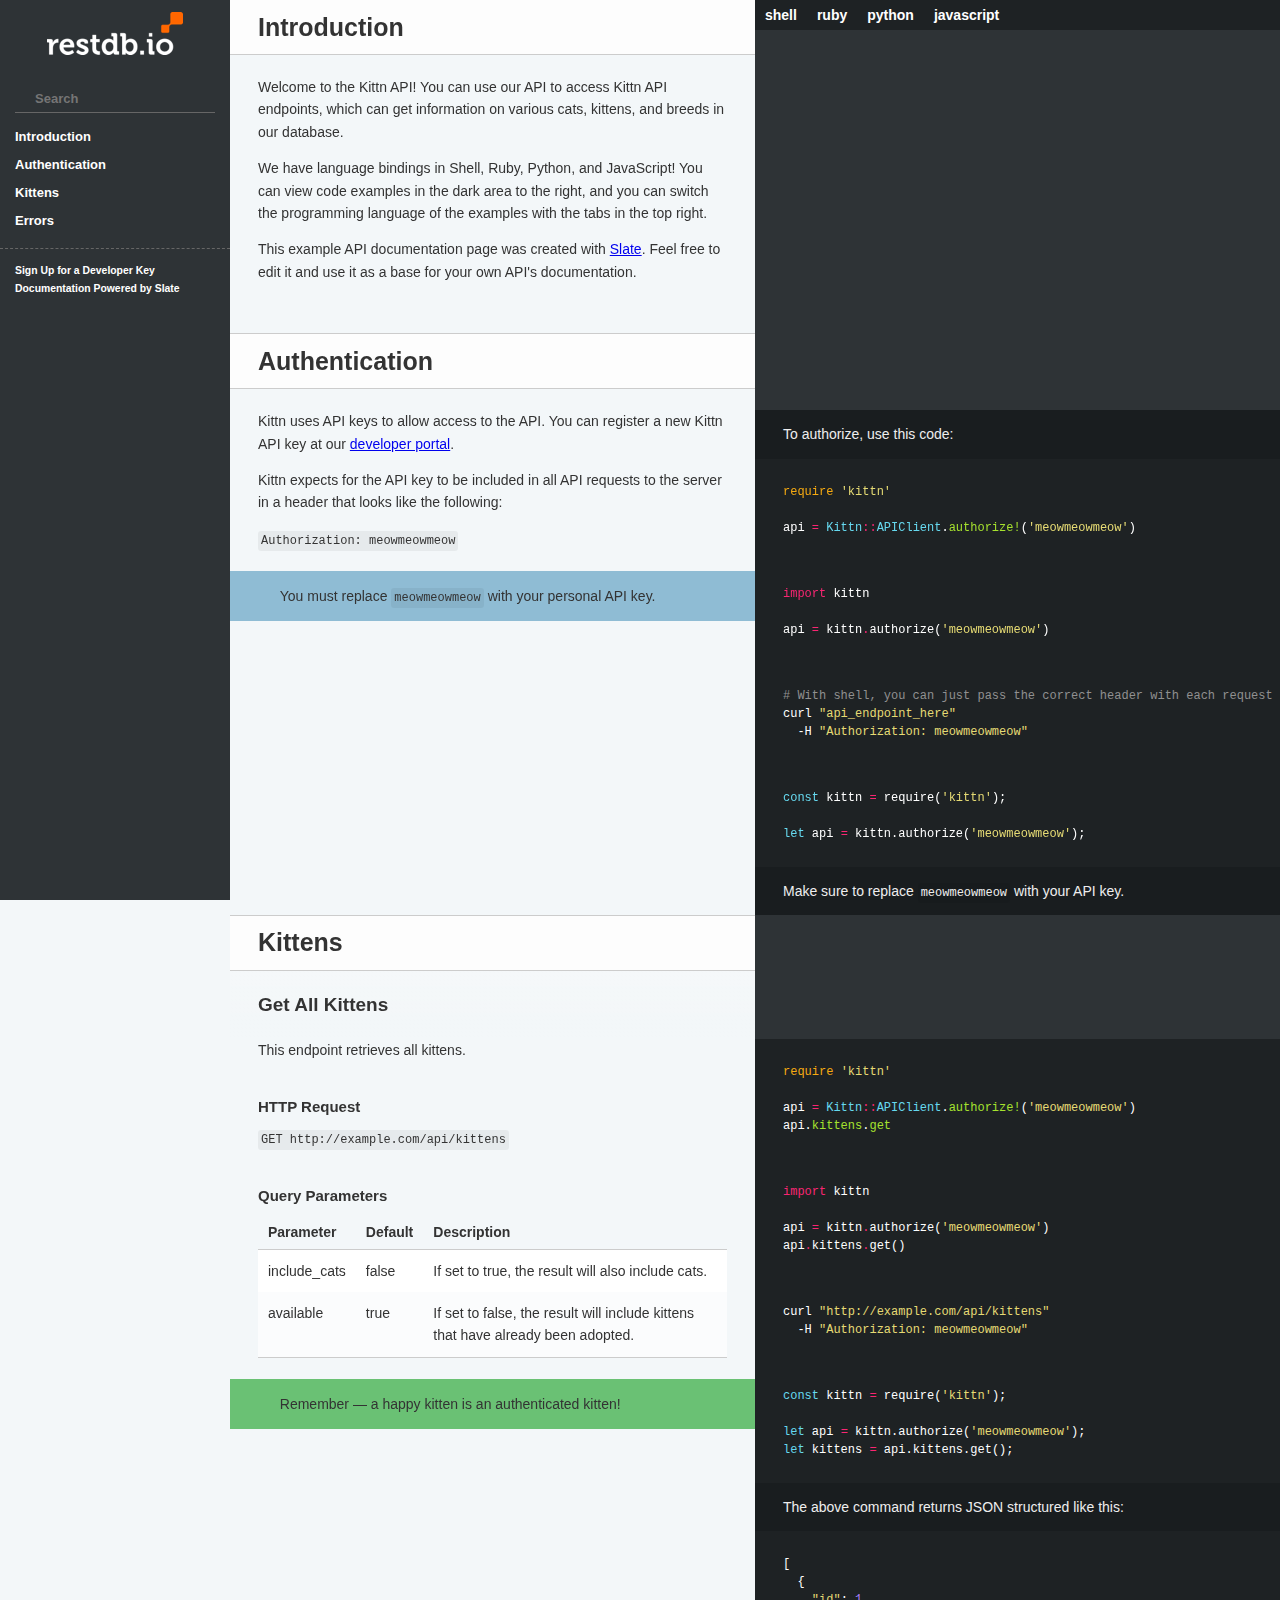
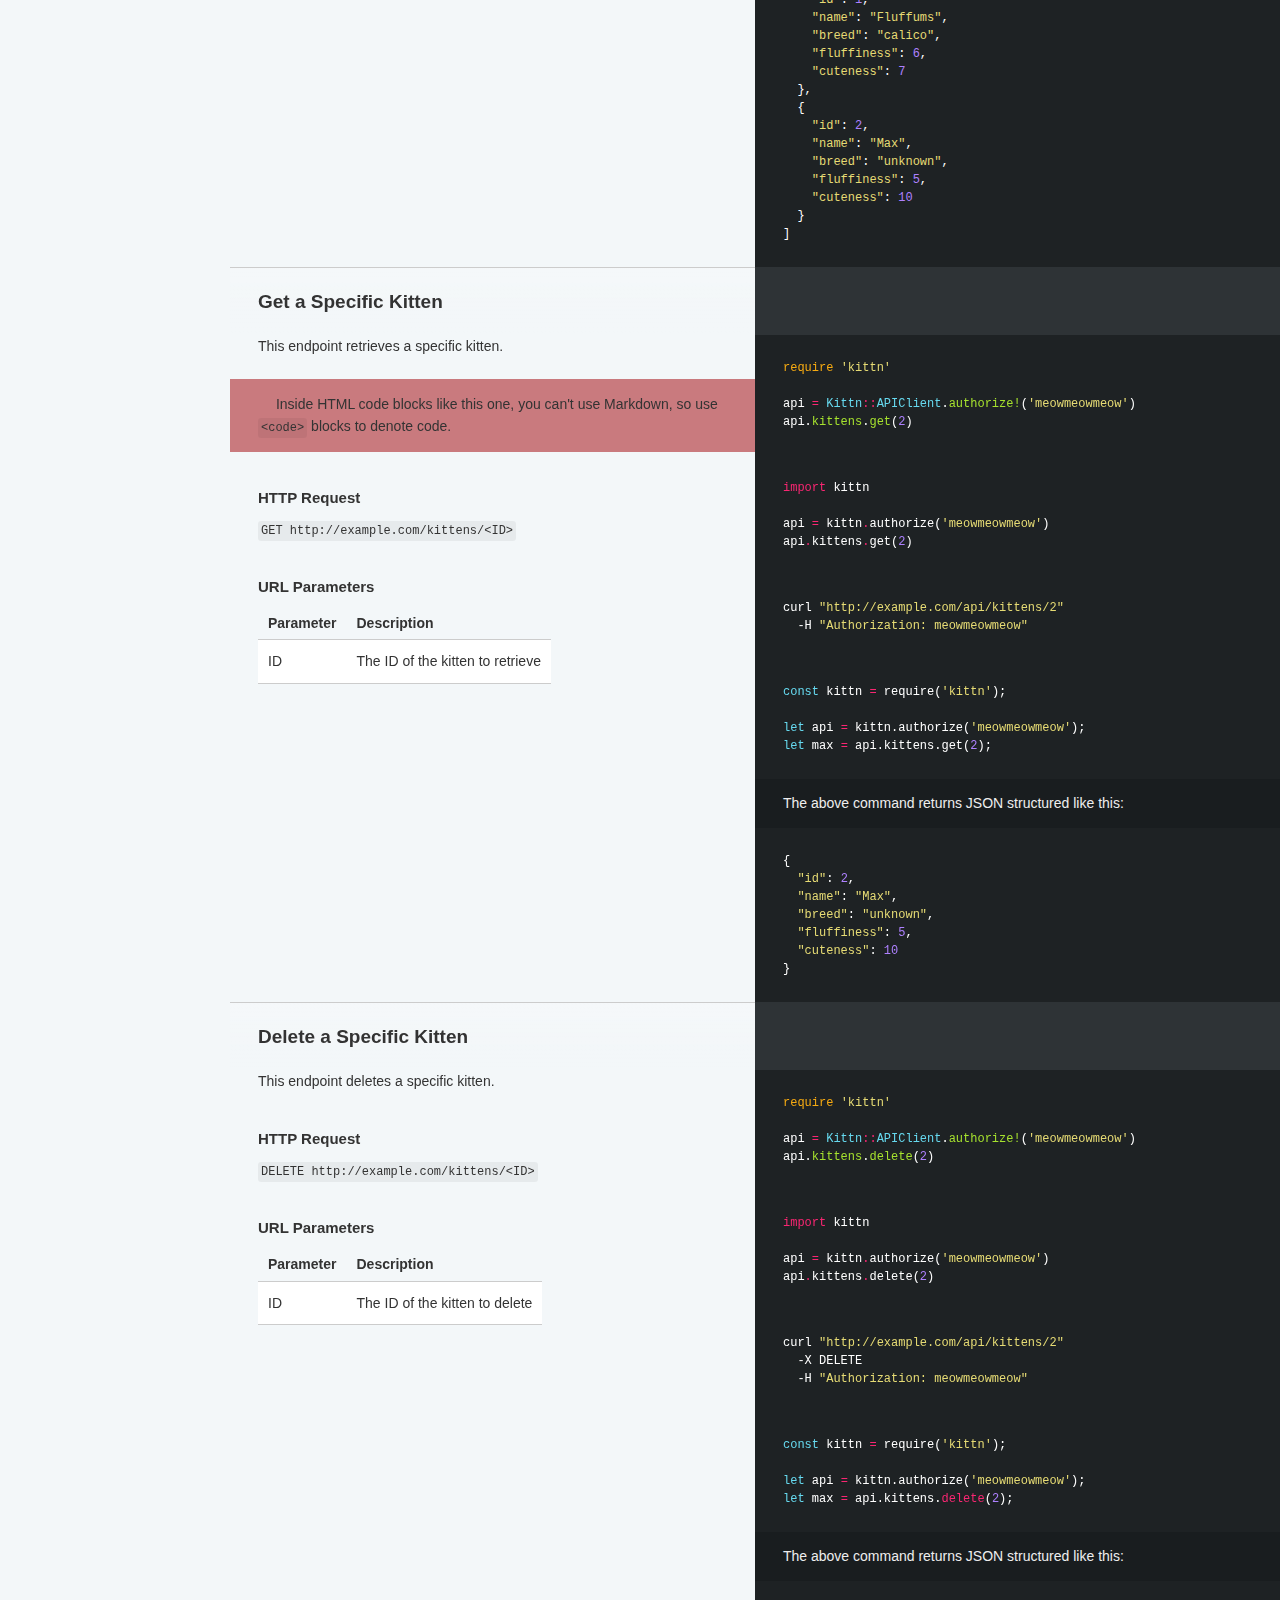
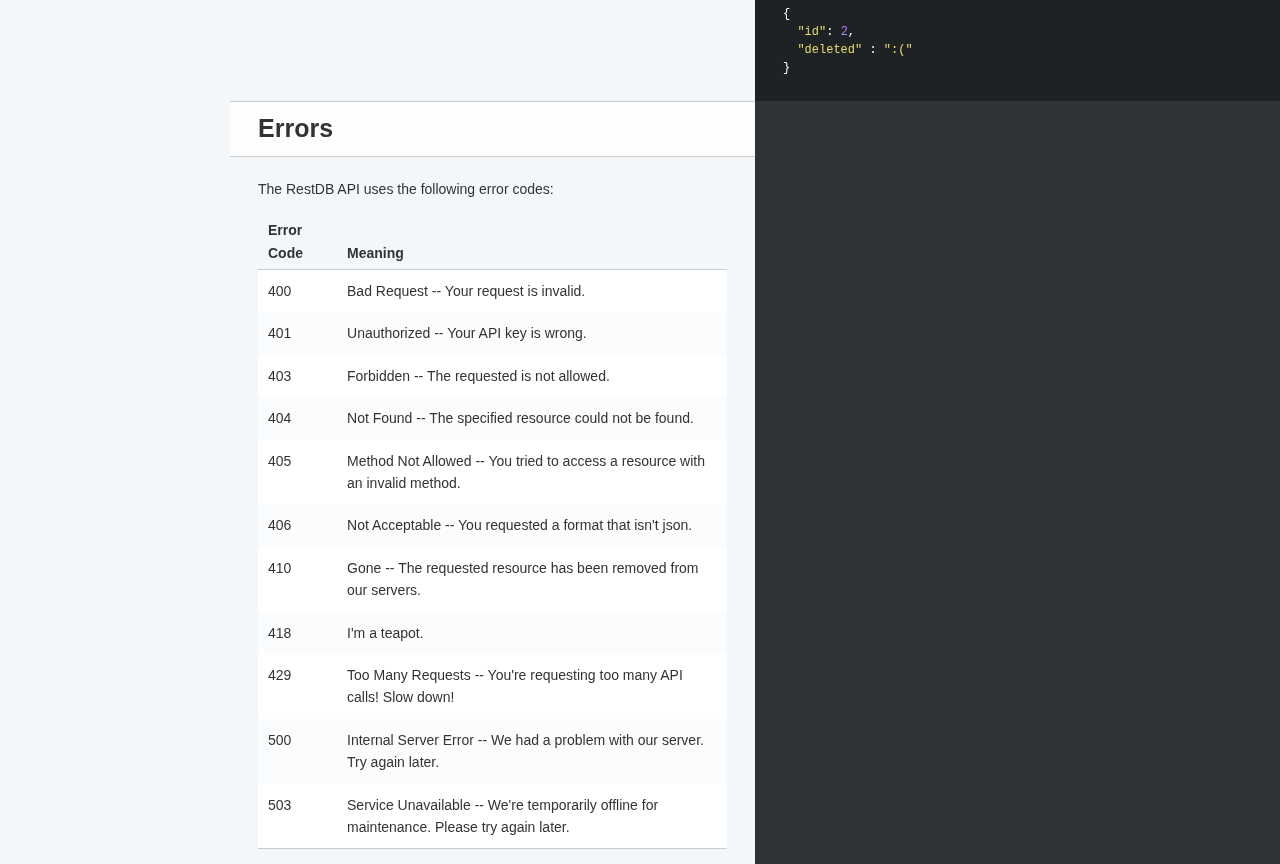
==== commit a649a50c: "publish: Update index.md" ====
--- a/index-original.html
+++ b/index-original.html
@@ -433,11 +433,7 @@
 </tr>
 </tbody></table>
 <h1 id='errors'>Errors</h1>
-<aside class="notice">
-This error section is stored in a separate file in <code>includes/_errors.md</code>. Slate allows you to optionally separate out your docs into many files...just save them to the <code>includes</code> folder and add them to the top of your <code>index.md</code>'s frontmatter. Files are included in the order listed.
-</aside>
-
-<p>The Kittn API uses the following error codes:</p>
+<p>The RestDB API uses the following error codes:</p>
 
 <table><thead>
 <tr>
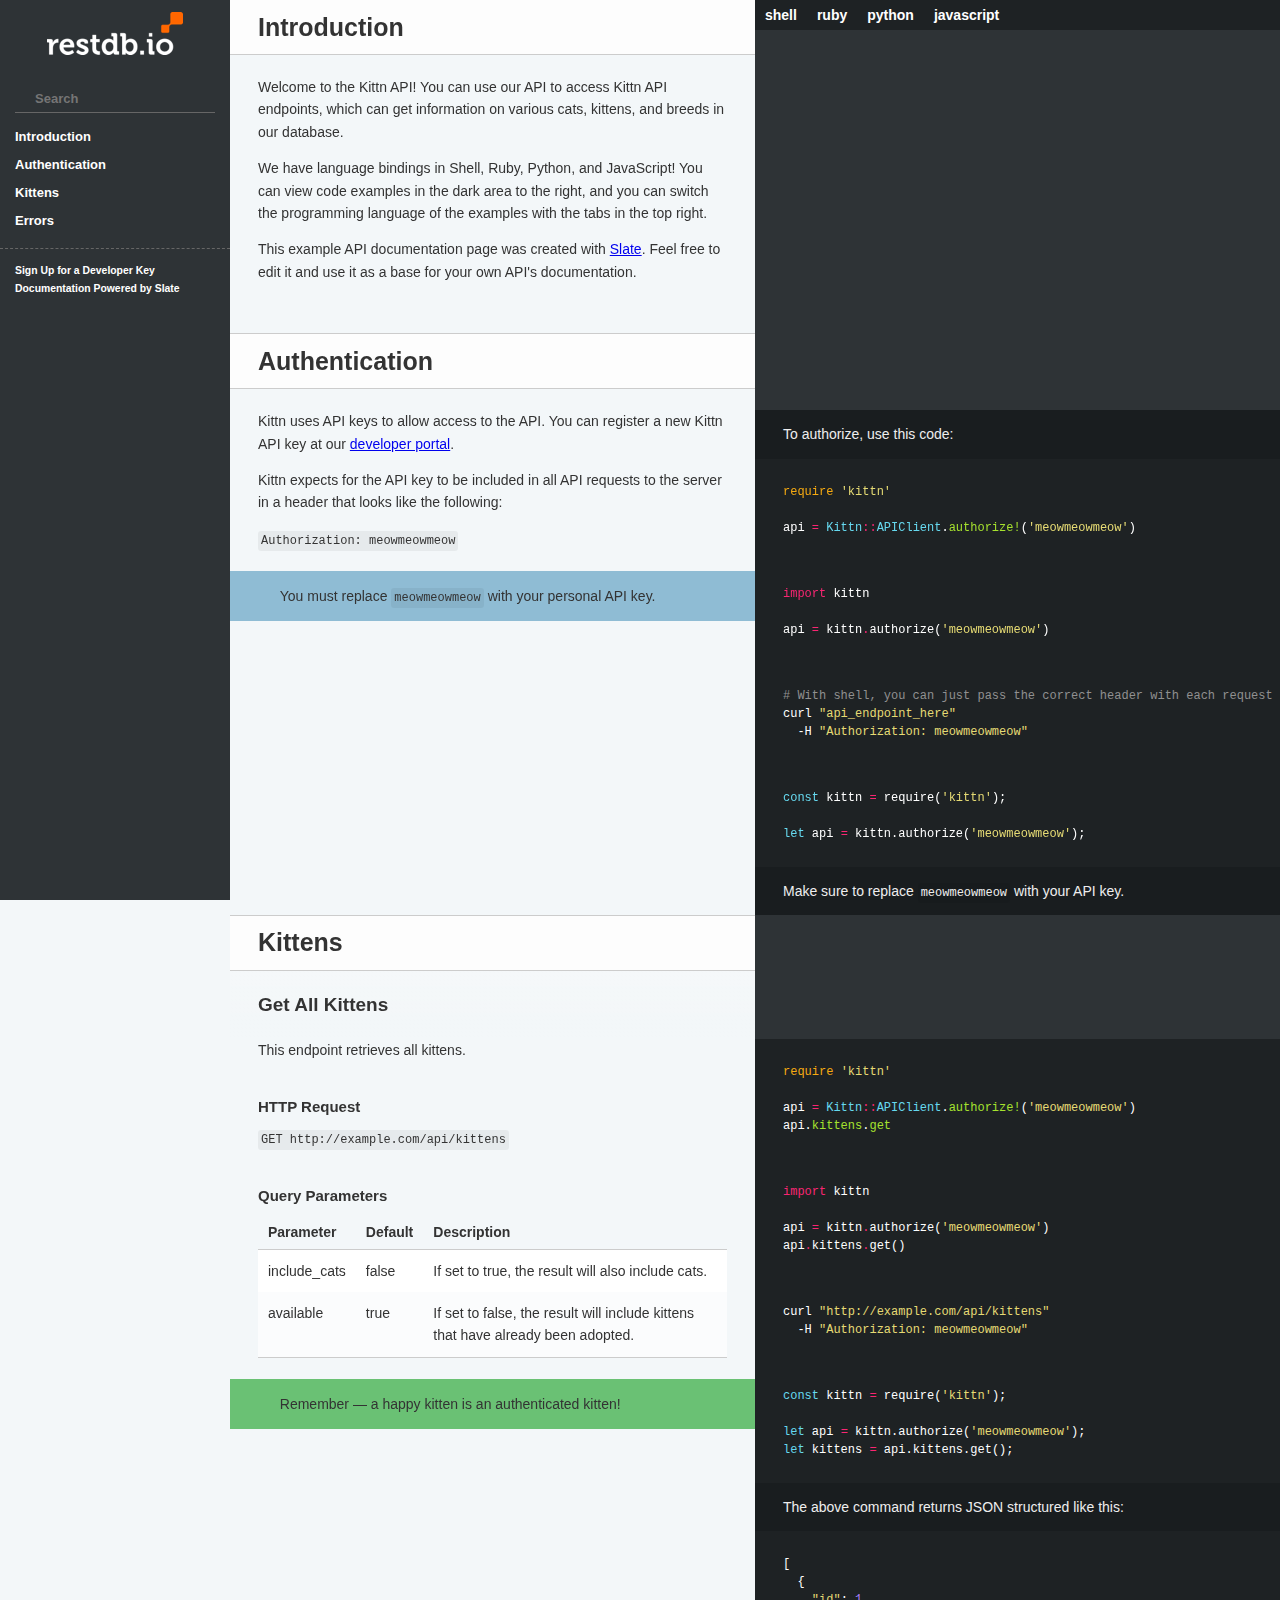
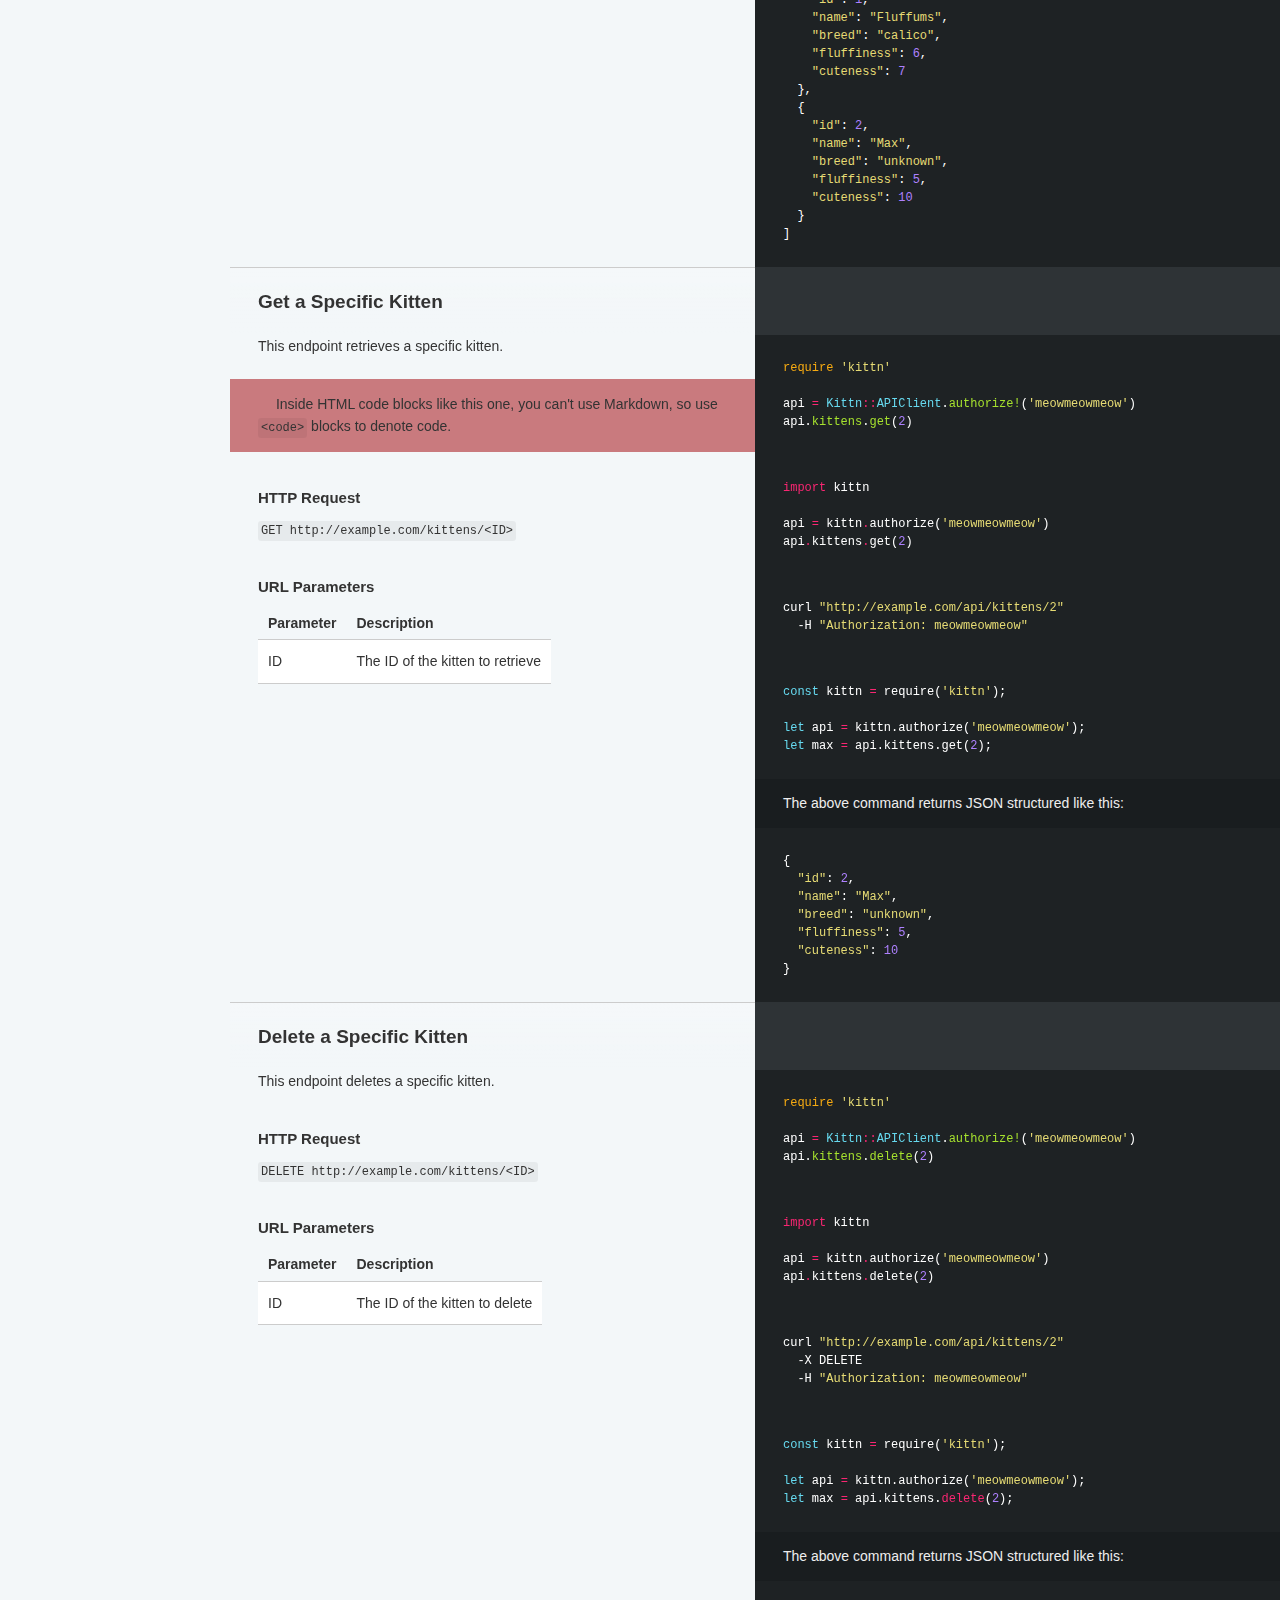
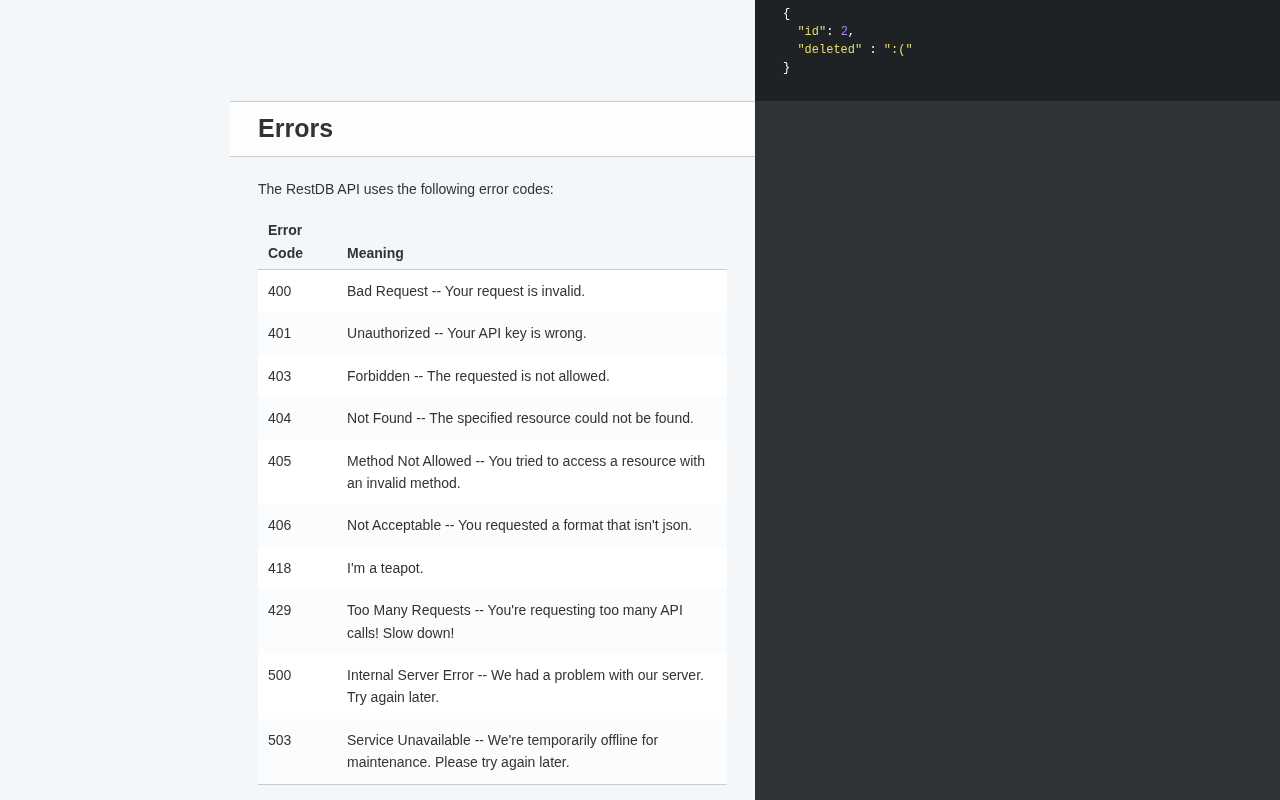
==== commit 55a8f1c6: "publish: Test docs for GET" ====
--- a/index-original.html
+++ b/index-original.html
@@ -199,6 +199,7 @@
     <link href="stylesheets/screen.css" rel="stylesheet" media="screen" />
     <link href="stylesheets/print.css" rel="stylesheet" media="print" />
       <script src="javascripts/all.js"></script>
+    <link href="images/favicon.ico" rel="icon" type="image/ico" />
   </head>
 
   <body class="index-original" data-languages="[&quot;shell&quot;,&quot;ruby&quot;,&quot;python&quot;,&quot;javascript&quot;]">
@@ -466,10 +467,6 @@
 <td>Not Acceptable -- You requested a format that isn&#39;t json.</td>
 </tr>
 <tr>
-<td>410</td>
-<td>Gone -- The requested resource has been removed from our servers.</td>
-</tr>
-<tr>
 <td>418</td>
 <td>I&#39;m a teapot.</td>
 </tr>
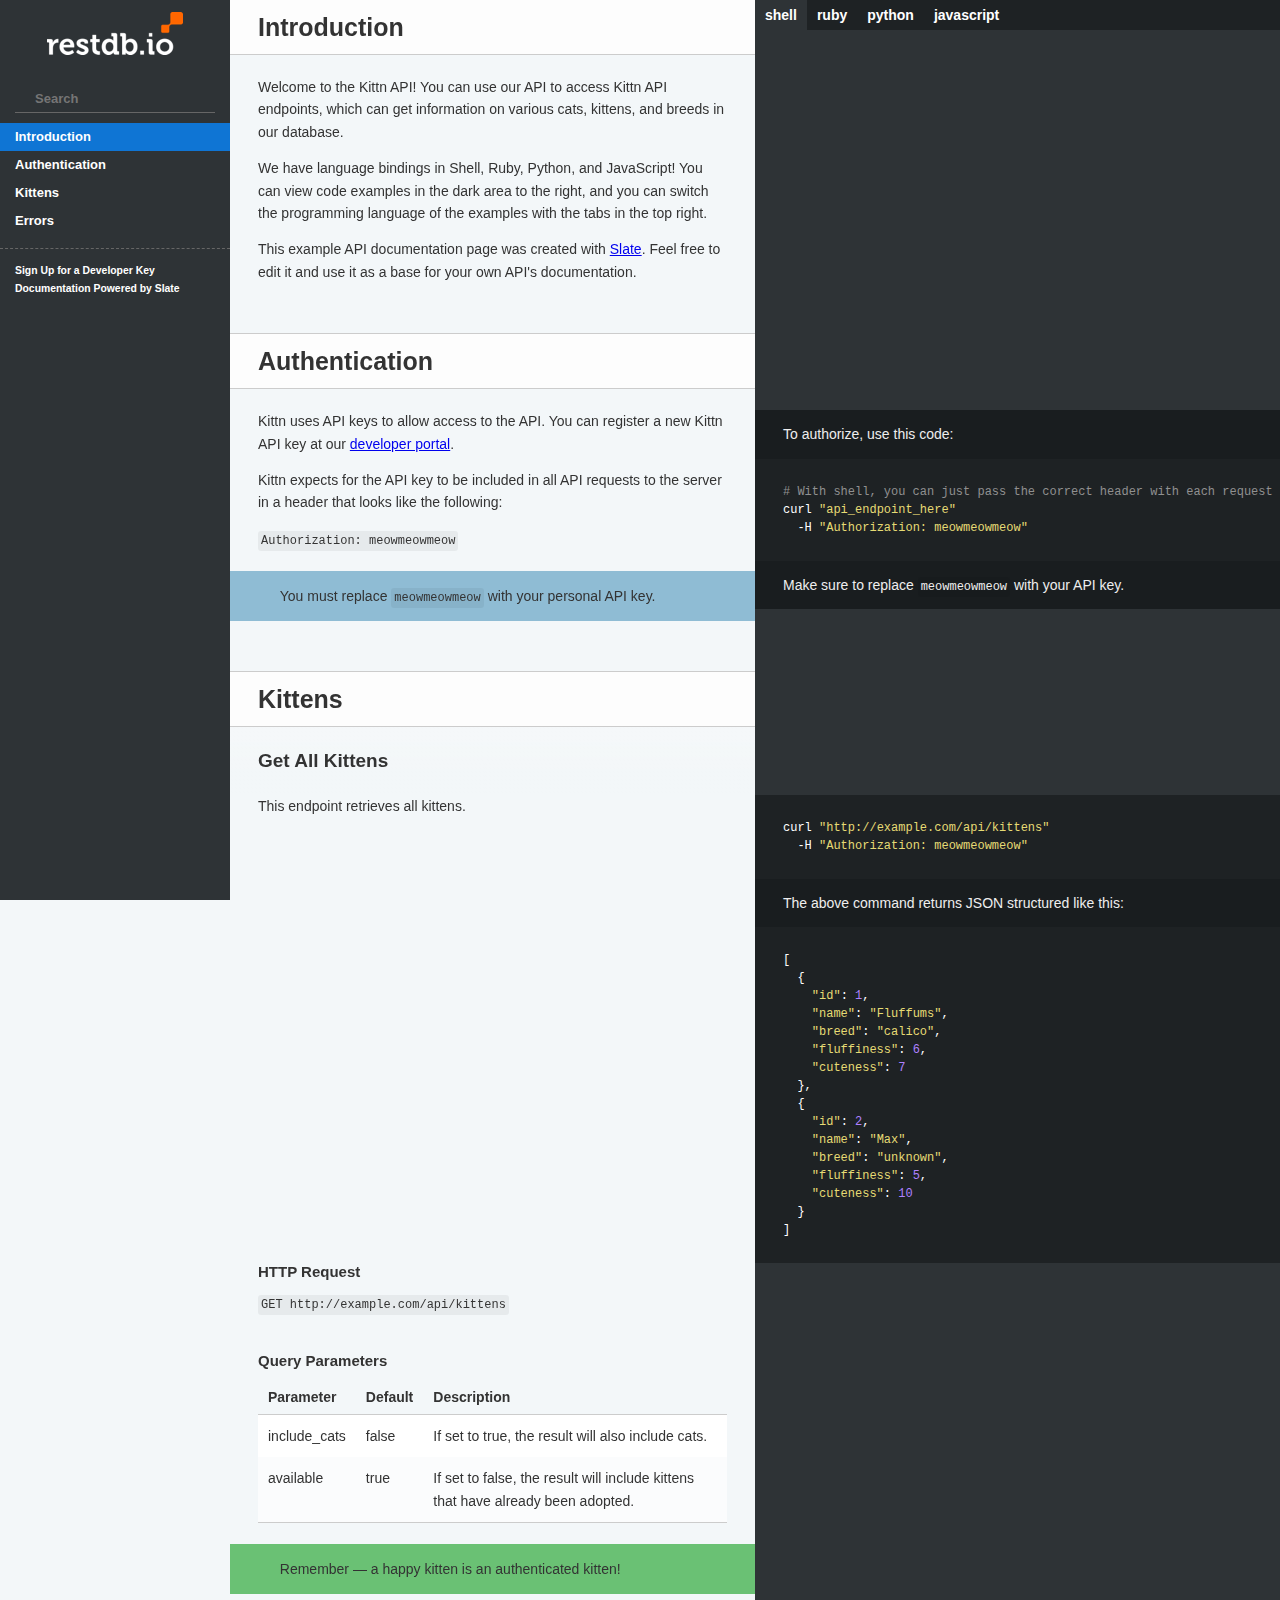
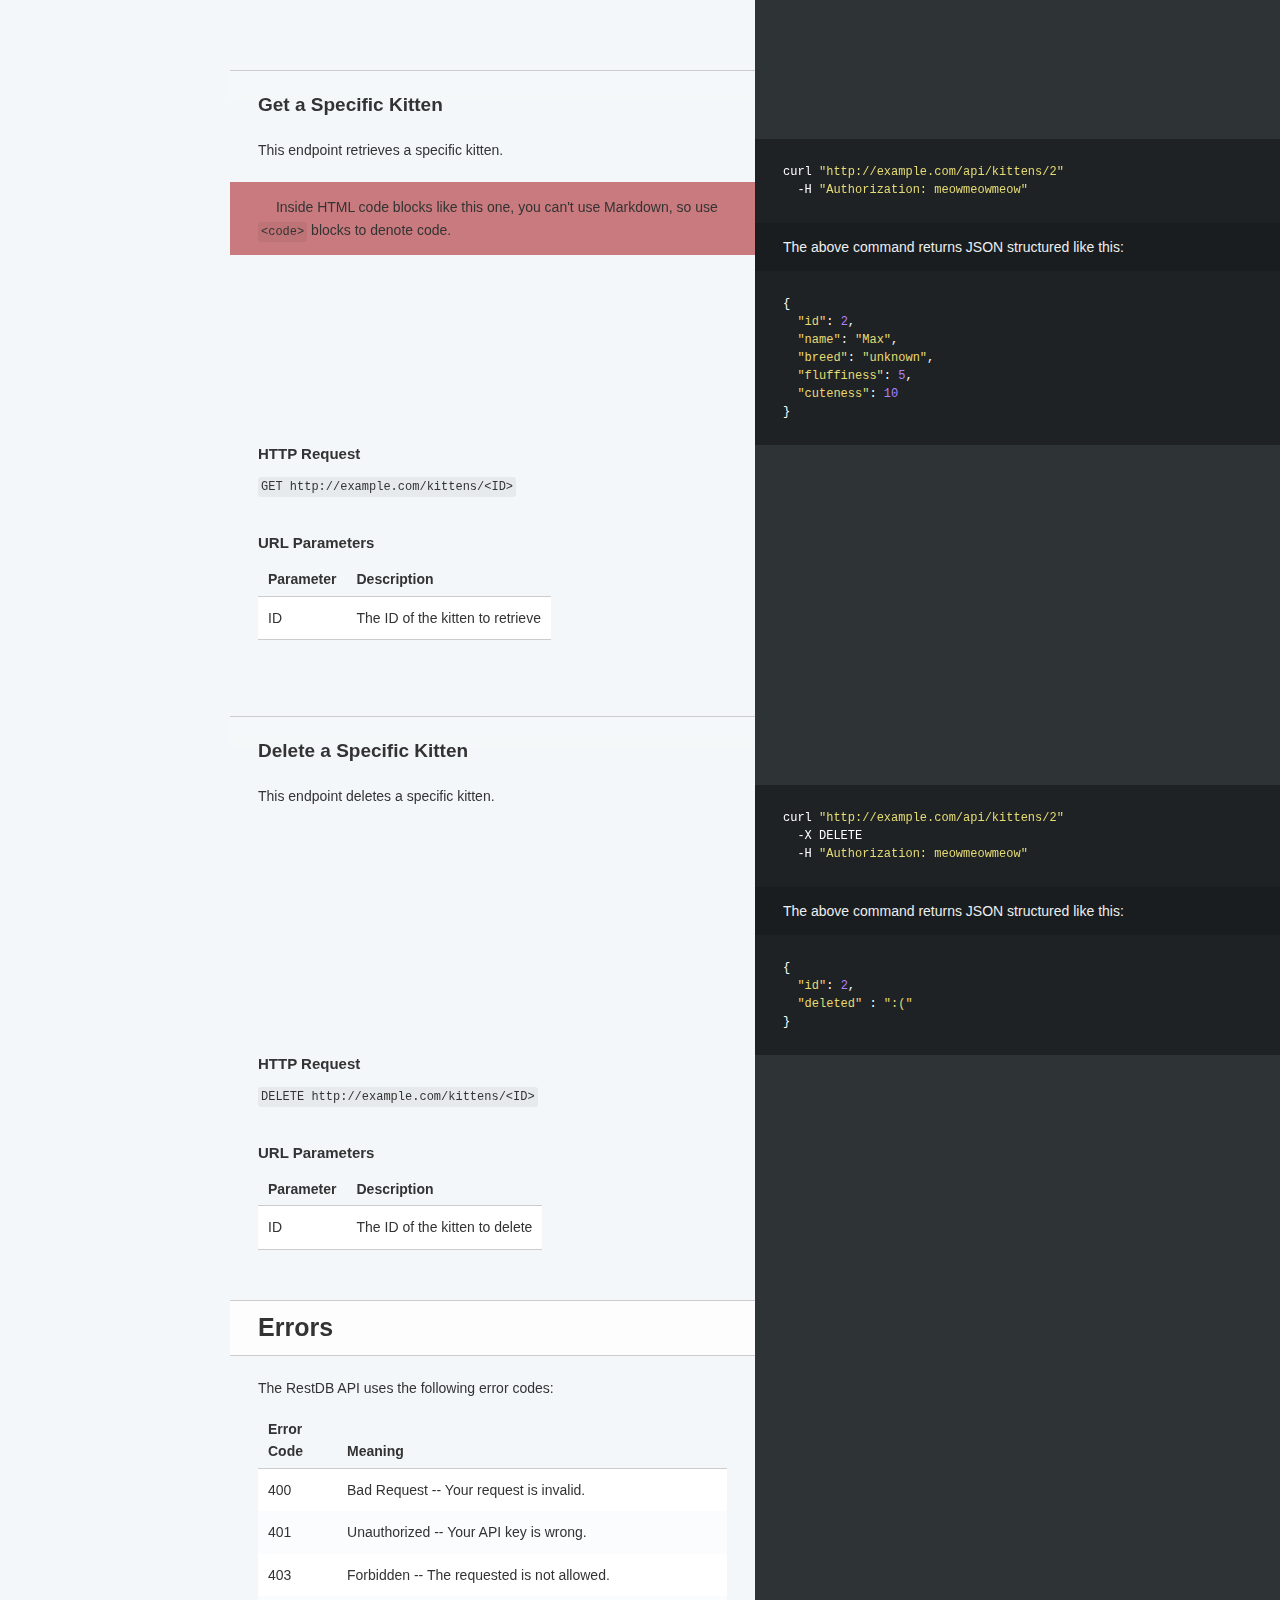
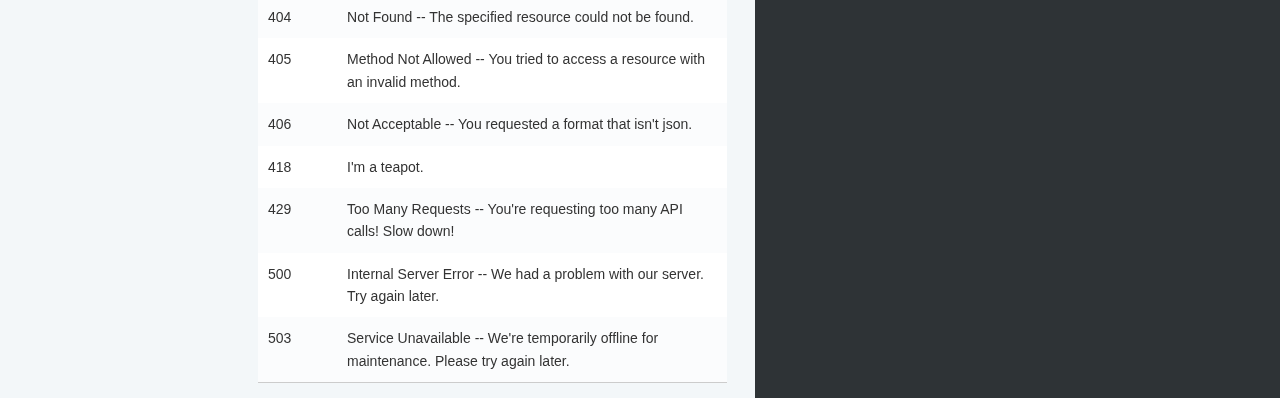
==== commit 10da4007: "publish: test" ====
--- a/index-original.html
+++ b/index-original.html
@@ -233,12 +233,36 @@
               <ul class="toc-list-h2">
                   <li>
                     <a href="#get-all-kittens" class="toc-h2 toc-link" data-title="Get All Kittens">Get All Kittens</a>
+                    <ul class="toc-list-h3">
+                        <li>
+                          <a href="#http-request" class="toc-h3 toc-link" data-title="HTTP Request">HTTP Request</a>
+                        </li>
+                        <li>
+                          <a href="#query-parameters" class="toc-h3 toc-link" data-title="Query Parameters">Query Parameters</a>
+                        </li>
+                    </ul>
                   </li>
                   <li>
                     <a href="#get-a-specific-kitten" class="toc-h2 toc-link" data-title="Get a Specific Kitten">Get a Specific Kitten</a>
+                    <ul class="toc-list-h3">
+                        <li>
+                          <a href="#http-request-2" class="toc-h3 toc-link" data-title="HTTP Request">HTTP Request</a>
+                        </li>
+                        <li>
+                          <a href="#url-parameters" class="toc-h3 toc-link" data-title="URL Parameters">URL Parameters</a>
+                        </li>
+                    </ul>
                   </li>
                   <li>
                     <a href="#delete-a-specific-kitten" class="toc-h2 toc-link" data-title="Delete a Specific Kitten">Delete a Specific Kitten</a>
+                    <ul class="toc-list-h3">
+                        <li>
+                          <a href="#http-request-3" class="toc-h3 toc-link" data-title="HTTP Request">HTTP Request</a>
+                        </li>
+                        <li>
+                          <a href="#url-parameters-2" class="toc-h3 toc-link" data-title="URL Parameters">URL Parameters</a>
+                        </li>
+                    </ul>
                   </li>
               </ul>
           </li>
--- a/stylesheets/screen.css
+++ b/stylesheets/screen.css
@@ -1 +1 @@
-/*! normalize.css v3.0.2 | MIT License | git.io/normalize */html{font-family:sans-serif;-ms-text-size-adjust:100%;-webkit-text-size-adjust:100%}body{margin:0}article,aside,details,figcaption,figure,footer,header,hgroup,main,menu,nav,section,summary{display:block}audio,canvas,progress,video{display:inline-block;vertical-align:baseline}audio:not([controls]){display:none;height:0}[hidden],template{display:none}a{background-color:transparent}a:active,a:hover{outline:0}abbr[title]{border-bottom:1px dotted}b,strong{font-weight:bold}dfn{font-style:italic}h1{font-size:2em;margin:0.67em 0}mark{background:#ff0;color:#000}small{font-size:80%}sub,sup{font-size:75%;line-height:0;position:relative;vertical-align:baseline}sup{top:-0.5em}sub{bottom:-0.25em}img{border:0}svg:not(:root){overflow:hidden}figure{margin:1em 40px}hr{box-sizing:content-box;height:0}pre{overflow:auto}code,kbd,pre,samp{font-family:monospace, monospace;font-size:1em}button,input,optgroup,select,textarea{color:inherit;font:inherit;margin:0}button{overflow:visible}button,select{text-transform:none}button,html input[type="button"],input[type="reset"],input[type="submit"]{-webkit-appearance:button;cursor:pointer}button[disabled],html input[disabled]{cursor:default}button::-moz-focus-inner,input::-moz-focus-inner{border:0;padding:0}input{line-height:normal}input[type="checkbox"],input[type="radio"]{box-sizing:border-box;padding:0}input[type="number"]::-webkit-inner-spin-button,input[type="number"]::-webkit-outer-spin-button{height:auto}input[type="search"]{-webkit-appearance:textfield;box-sizing:content-box}input[type="search"]::-webkit-search-cancel-button,input[type="search"]::-webkit-search-decoration{-webkit-appearance:none}fieldset{border:1px solid #c0c0c0;margin:0 2px;padding:0.35em 0.625em 0.75em}legend{border:0;padding:0}textarea{overflow:auto}optgroup{font-weight:bold}table{border-collapse:collapse;border-spacing:0}td,th{padding:0}.content h1,.content h2,.content h3,.content h4,.content h5,.content h6,html,body{font-family:-apple-system, BlinkMacSystemFont, "Segoe UI", Roboto, Helvetica, Arial, sans-serif, "Apple Color Emoji", "Segoe UI Emoji", "Segoe UI Symbol";font-size:14px}.content h1,.content h2,.content h3,.content h4,.content h5,.content h6{font-weight:bold}.content code,.content pre{font-family:Consolas, Menlo, Monaco, "Lucida Console", "Liberation Mono", "DejaVu Sans Mono", "Bitstream Vera Sans Mono", "Courier New", monospace, serif;font-size:12px;line-height:1.5}.content code{word-break:break-all;-webkit-hyphens:auto;-ms-hyphens:auto;hyphens:auto}@font-face{font-family:'slate';src:url(../fonts/slate.eot?-syv14m);src:url(../fonts/slate.eot?#iefix-syv14m) format("embedded-opentype"),url(../fonts/slate.woff2?-syv14m) format("woff2"),url(../fonts/slate.woff?-syv14m) format("woff"),url(../fonts/slate.ttf?-syv14m) format("truetype"),url(../fonts/slate.svg?-syv14m#slate) format("svg");font-weight:normal;font-style:normal}.content aside.warning:before,.content aside.notice:before,.content aside.success:before,.toc-wrapper>.search:before{font-family:'slate';speak:none;font-style:normal;font-weight:normal;font-variant:normal;text-transform:none;line-height:1}.content aside.warning:before{content:"\e600"}.content aside.notice:before{content:"\e602"}.content aside.success:before{content:"\e606"}.toc-wrapper>.search:before{content:"\e607"}html,body{color:#333;padding:0;margin:0;-webkit-font-smoothing:antialiased;-moz-osx-font-smoothing:grayscale;background-color:#F3F7F9;height:100%;-webkit-text-size-adjust:none}#toc>ul>li>a>span{float:right;background-color:#2484FF;border-radius:40px;width:20px}.toc-wrapper{transition:left 0.3s ease-in-out;overflow-y:auto;overflow-x:hidden;position:fixed;z-index:30;top:0;left:0;bottom:0;width:230px;background-color:#2E3336;font-size:13px;font-weight:bold}.toc-wrapper .lang-selector{display:none}.toc-wrapper .lang-selector a{padding-top:0.5em;padding-bottom:0.5em}.toc-wrapper .logo{display:block;max-width:100%;margin-bottom:20px;margin-left:47px;margin-top:12px}.toc-wrapper>.search{position:relative}.toc-wrapper>.search input{background:#2E3336;border-width:0 0 1px 0;border-color:#666;padding:6px 0 6px 20px;box-sizing:border-box;margin:10px 15px;width:200px;outline:none;color:#fff;border-radius:0}.toc-wrapper>.search:before{position:absolute;top:17px;left:15px;color:#fff}.toc-wrapper .search-results{margin-top:0;box-sizing:border-box;height:0;overflow-y:auto;overflow-x:hidden;transition-property:height, margin;transition-duration:180ms;transition-timing-function:ease-in-out;background:#1E2224}.toc-wrapper .search-results.visible{height:30%;margin-bottom:1em}.toc-wrapper .search-results li{margin:1em 15px;line-height:1}.toc-wrapper .search-results a{color:#fff;text-decoration:none}.toc-wrapper .search-results a:hover{text-decoration:underline}.toc-wrapper ul,.toc-wrapper li{list-style:none;margin:0;padding:0;line-height:28px}.toc-wrapper li{color:#fff;transition-property:background;transition-timing-function:linear;transition-duration:200ms}.toc-wrapper .toc-link.active{background-color:#0F75D4;color:#fff}.toc-wrapper .toc-link.active-parent{background-color:#1E2224;color:#fff}.toc-wrapper .toc-list-h2{display:none;background-color:#1E2224;font-weight:500}.toc-wrapper .toc-h2{padding-left:25px;font-size:12px}.toc-wrapper .toc-footer{padding:1em 0;margin-top:1em;border-top:1px dashed #666}.toc-wrapper .toc-footer li,.toc-wrapper .toc-footer a{color:#fff;text-decoration:none}.toc-wrapper .toc-footer a:hover{text-decoration:underline}.toc-wrapper .toc-footer li{font-size:0.8em;line-height:1.7;text-decoration:none}.toc-link,.toc-footer li{padding:0 15px 0 15px;display:block;overflow-x:hidden;white-space:nowrap;text-overflow:ellipsis;text-decoration:none;color:#fff;transition-property:background;transition-timing-function:linear;transition-duration:130ms}#nav-button{padding:0 1.5em 5em 0;display:none;position:fixed;top:0;left:0;z-index:100;color:#000;text-decoration:none;font-weight:bold;opacity:0.7;line-height:16px;transition:left 0.3s ease-in-out}#nav-button span{display:block;padding:6px 6px 6px;background-color:rgba(243,247,249,0.7);transform-origin:0 0;transform:rotate(-90deg) translate(-100%, 0);border-radius:0 0 0 5px}#nav-button img{height:16px;vertical-align:bottom}#nav-button:hover{opacity:1}#nav-button.open{left:230px}.page-wrapper{margin-left:230px;position:relative;z-index:10;background-color:#F3F7F9;min-height:100%;padding-bottom:1px}.page-wrapper .dark-box{width:50%;background-color:#2E3336;position:absolute;right:0;top:0;bottom:0}.page-wrapper .lang-selector{position:fixed;z-index:50;border-bottom:5px solid #2E3336}.lang-selector{background-color:#1E2224;width:100%;font-weight:bold}.lang-selector a{display:block;float:left;color:#fff;text-decoration:none;padding:0 10px;line-height:30px;outline:0}.lang-selector a:active,.lang-selector a:focus{background-color:#111;color:#fff}.lang-selector a.active{background-color:#2E3336;color:#fff}.lang-selector:after{content:'';clear:both;display:block}.content{-webkit-transform:translateZ(0);position:relative;z-index:30}.content:after{content:'';display:block;clear:both}.content>h1,.content>h2,.content>h3,.content>h4,.content>h5,.content>h6,.content>p,.content>table,.content>ul,.content>ol,.content>aside,.content>dl{margin-right:50%;padding:0 28px;box-sizing:border-box;display:block}.content>ul,.content>ol{padding-left:43px}.content>h1,.content>h2,.content>div{clear:both}.content h1{font-size:25px;padding-top:0.5em;padding-bottom:0.5em;margin-bottom:21px;margin-top:2em;border-top:1px solid #ccc;border-bottom:1px solid #ccc;background-color:#fdfdfd}.content h1:first-child,.content div:first-child+h1{border-top-width:0;margin-top:0}.content h2{font-size:19px;margin-top:4em;margin-bottom:0;border-top:1px solid #ccc;padding-top:1.2em;padding-bottom:1.2em;background-image:linear-gradient(to bottom, rgba(255,255,255,0.2), rgba(255,255,255,0))}.content h1+h2,.content h1+div+h2{margin-top:-21px;border-top:none}.content h3,.content h4,.content h5,.content h6{font-size:15px;margin-top:2.5em;margin-bottom:0.8em}.content h4,.content h5,.content h6{font-size:10px}.content hr{margin:2em 0;border-top:2px solid #2E3336;border-bottom:2px solid #F3F7F9}.content table{margin-bottom:1em;overflow:auto}.content table th,.content table td{text-align:left;vertical-align:top;line-height:1.6}.content table th code,.content table td code{white-space:nowrap}.content table th{padding:5px 10px;border-bottom:1px solid #ccc;vertical-align:bottom}.content table td{padding:10px}.content table tr:last-child{border-bottom:1px solid #ccc}.content table tr:nth-child(odd)>td{background-color:white}.content table tr:nth-child(even)>td{background-color:#fbfcfd}.content dt{font-weight:bold}.content dd{margin-left:15px}.content p,.content li,.content dt,.content dd{line-height:1.6;margin-top:0}.content img{max-width:100%}.content code{background-color:rgba(0,0,0,0.05);padding:3px;border-radius:3px}.content pre>code{background-color:transparent;padding:0}.content aside{padding-top:1em;padding-bottom:1em;margin-top:1.5em;margin-bottom:1.5em;background:#8fbcd4;line-height:1.6}.content aside.warning{background-color:#c97a7e}.content aside.success{background-color:#6ac174}.content aside:before{vertical-align:middle;padding-right:0.5em;font-size:14px}.content .search-highlight{padding:2px;margin:-3px;border-radius:4px;border:1px solid #F7E633;background:linear-gradient(to top left, #F7E633 0%, #F1D32F 100%)}.content pre,.content blockquote{background-color:#1E2224;color:#fff;margin:0;width:50%;float:right;clear:right;box-sizing:border-box}.content pre>p,.content blockquote>p{margin:0}.content pre a,.content blockquote a{color:#fff;text-decoration:none;border-bottom:dashed 1px #ccc}.content pre{padding-top:2em;padding-bottom:2em;padding:2em 28px}.content blockquote>p{background-color:#191D1F;padding:13px 2em;color:#eee}@media (max-width: 930px){.toc-wrapper{left:-230px}.toc-wrapper.open{left:0}.page-wrapper{margin-left:0}#nav-button{display:block}.toc-link{padding-top:0.3em;padding-bottom:0.3em}}@media (max-width: 700px){.dark-box{display:none}.content>h1,.content>h2,.content>h3,.content>h4,.content>h5,.content>h6,.content>p,.content>table,.content>ul,.content>ol,.content>aside,.content>dl{margin-right:0}.toc-wrapper .lang-selector{display:block}.page-wrapper .lang-selector{display:none}.content pre,.content blockquote{width:auto;float:none}.content>pre+h1,.content>blockquote+h1,.content>pre+h2,.content>blockquote+h2,.content>pre+h3,.content>blockquote+h3,.content>pre+h4,.content>blockquote+h4,.content>pre+h5,.content>blockquote+h5,.content>pre+h6,.content>blockquote+h6,.content>pre+p,.content>blockquote+p,.content>pre+table,.content>blockquote+table,.content>pre+ul,.content>blockquote+ul,.content>pre+ol,.content>blockquote+ol,.content>pre+aside,.content>blockquote+aside,.content>pre+dl,.content>blockquote+dl{margin-top:28px}}.highlight .c,.highlight .cm,.highlight .c1,.highlight .cs{color:#909090}.highlight,.highlight .w{background-color:#1E2224}+/*! normalize.css v3.0.2 | MIT License | git.io/normalize */html{font-family:sans-serif;-ms-text-size-adjust:100%;-webkit-text-size-adjust:100%}body{margin:0}article,aside,details,figcaption,figure,footer,header,hgroup,main,menu,nav,section,summary{display:block}audio,canvas,progress,video{display:inline-block;vertical-align:baseline}audio:not([controls]){display:none;height:0}[hidden],template{display:none}a{background-color:transparent}a:active,a:hover{outline:0}abbr[title]{border-bottom:1px dotted}b,strong{font-weight:bold}dfn{font-style:italic}h1{font-size:2em;margin:0.67em 0}mark{background:#ff0;color:#000}small{font-size:80%}sub,sup{font-size:75%;line-height:0;position:relative;vertical-align:baseline}sup{top:-0.5em}sub{bottom:-0.25em}img{border:0}svg:not(:root){overflow:hidden}figure{margin:1em 40px}hr{box-sizing:content-box;height:0}pre{overflow:auto}code,kbd,pre,samp{font-family:monospace, monospace;font-size:1em}button,input,optgroup,select,textarea{color:inherit;font:inherit;margin:0}button{overflow:visible}button,select{text-transform:none}button,html input[type="button"],input[type="reset"],input[type="submit"]{-webkit-appearance:button;cursor:pointer}button[disabled],html input[disabled]{cursor:default}button::-moz-focus-inner,input::-moz-focus-inner{border:0;padding:0}input{line-height:normal}input[type="checkbox"],input[type="radio"]{box-sizing:border-box;padding:0}input[type="number"]::-webkit-inner-spin-button,input[type="number"]::-webkit-outer-spin-button{height:auto}input[type="search"]{-webkit-appearance:textfield;box-sizing:content-box}input[type="search"]::-webkit-search-cancel-button,input[type="search"]::-webkit-search-decoration{-webkit-appearance:none}fieldset{border:1px solid #c0c0c0;margin:0 2px;padding:0.35em 0.625em 0.75em}legend{border:0;padding:0}textarea{overflow:auto}optgroup{font-weight:bold}table{border-collapse:collapse;border-spacing:0}td,th{padding:0}.content h1,.content h2,.content h3,.content h4,.content h5,.content h6,html,body{font-family:-apple-system, BlinkMacSystemFont, "Segoe UI", Roboto, Helvetica, Arial, sans-serif, "Apple Color Emoji", "Segoe UI Emoji", "Segoe UI Symbol";font-size:14px}.content h1,.content h2,.content h3,.content h4,.content h5,.content h6{font-weight:bold}.content code,.content pre{font-family:Consolas, Menlo, Monaco, "Lucida Console", "Liberation Mono", "DejaVu Sans Mono", "Bitstream Vera Sans Mono", "Courier New", monospace, serif;font-size:12px;line-height:1.5}.content code{word-break:break-all;-webkit-hyphens:auto;-ms-hyphens:auto;hyphens:auto}@font-face{font-family:'slate';src:url(../fonts/slate.eot?-syv14m);src:url(../fonts/slate.eot?#iefix-syv14m) format("embedded-opentype"),url(../fonts/slate.woff2?-syv14m) format("woff2"),url(../fonts/slate.woff?-syv14m) format("woff"),url(../fonts/slate.ttf?-syv14m) format("truetype"),url(../fonts/slate.svg?-syv14m#slate) format("svg");font-weight:normal;font-style:normal}.content aside.warning:before,.content aside.notice:before,.content aside.success:before,.toc-wrapper>.search:before{font-family:'slate';speak:none;font-style:normal;font-weight:normal;font-variant:normal;text-transform:none;line-height:1}.content aside.warning:before{content:"\e600"}.content aside.notice:before{content:"\e602"}.content aside.success:before{content:"\e606"}.toc-wrapper>.search:before{content:"\e607"}html,body{color:#333;padding:0;margin:0;-webkit-font-smoothing:antialiased;-moz-osx-font-smoothing:grayscale;background-color:#F3F7F9;height:100%;-webkit-text-size-adjust:none}#toc>ul>li>a>span{float:right;background-color:#2484FF;border-radius:40px;width:20px}.toc-wrapper{transition:left 0.3s ease-in-out;overflow-y:auto;overflow-x:hidden;position:fixed;z-index:30;top:0;left:0;bottom:0;width:230px;background-color:#2E3336;font-size:13px;font-weight:bold}.toc-wrapper .lang-selector{display:none}.toc-wrapper .lang-selector a{padding-top:0.5em;padding-bottom:0.5em}.toc-wrapper .logo{display:block;max-width:100%;margin-bottom:20px;margin-left:47px;margin-top:12px}.toc-wrapper>.search{position:relative}.toc-wrapper>.search input{background:#2E3336;border-width:0 0 1px 0;border-color:#666;padding:6px 0 6px 20px;box-sizing:border-box;margin:10px 15px;width:200px;outline:none;color:#fff;border-radius:0}.toc-wrapper>.search:before{position:absolute;top:17px;left:15px;color:#fff}.toc-wrapper .search-results{margin-top:0;box-sizing:border-box;height:0;overflow-y:auto;overflow-x:hidden;transition-property:height, margin;transition-duration:180ms;transition-timing-function:ease-in-out;background:#1E2224}.toc-wrapper .search-results.visible{height:30%;margin-bottom:1em}.toc-wrapper .search-results li{margin:1em 15px;line-height:1}.toc-wrapper .search-results a{color:#fff;text-decoration:none}.toc-wrapper .search-results a:hover{text-decoration:underline}.toc-wrapper ul,.toc-wrapper li{list-style:none;margin:0;padding:0;line-height:28px}.toc-wrapper li{color:#fff;transition-property:background;transition-timing-function:linear;transition-duration:200ms}.toc-wrapper .toc-link.active{background-color:#0F75D4;color:#fff}.toc-wrapper .toc-link.active-parent{background-color:#1E2224;color:#fff}.toc-wrapper .toc-list-h2{display:none;background-color:#1E2224;font-weight:500}.toc-wrapper .toc-h2{padding-left:25px;font-size:12px}.toc-wrapper .toc-list-h3{display:none;background-color:#1E2224}.toc-wrapper .toc-h3{padding-left:40px;font-size:12px}.toc-wrapper .toc-footer{padding:1em 0;margin-top:1em;border-top:1px dashed #666}.toc-wrapper .toc-footer li,.toc-wrapper .toc-footer a{color:#fff;text-decoration:none}.toc-wrapper .toc-footer a:hover{text-decoration:underline}.toc-wrapper .toc-footer li{font-size:0.8em;line-height:1.7;text-decoration:none}.toc-link,.toc-footer li{padding:0 15px 0 15px;display:block;overflow-x:hidden;white-space:nowrap;text-overflow:ellipsis;text-decoration:none;color:#fff;transition-property:background;transition-timing-function:linear;transition-duration:130ms}#nav-button{padding:0 1.5em 5em 0;display:none;position:fixed;top:0;left:0;z-index:100;color:#000;text-decoration:none;font-weight:bold;opacity:0.7;line-height:16px;transition:left 0.3s ease-in-out}#nav-button span{display:block;padding:6px 6px 6px;background-color:rgba(243,247,249,0.7);transform-origin:0 0;transform:rotate(-90deg) translate(-100%, 0);border-radius:0 0 0 5px}#nav-button img{height:16px;vertical-align:bottom}#nav-button:hover{opacity:1}#nav-button.open{left:230px}.page-wrapper{margin-left:230px;position:relative;z-index:10;background-color:#F3F7F9;min-height:100%;padding-bottom:1px}.page-wrapper .dark-box{width:50%;background-color:#2E3336;position:absolute;right:0;top:0;bottom:0}.page-wrapper .lang-selector{position:fixed;z-index:50;border-bottom:5px solid #2E3336}.lang-selector{background-color:#1E2224;width:100%;font-weight:bold}.lang-selector a{display:block;float:left;color:#fff;text-decoration:none;padding:0 10px;line-height:30px;outline:0}.lang-selector a:active,.lang-selector a:focus{background-color:#111;color:#fff}.lang-selector a.active{background-color:#2E3336;color:#fff}.lang-selector:after{content:'';clear:both;display:block}.content{-webkit-transform:translateZ(0);position:relative;z-index:30}.content:after{content:'';display:block;clear:both}.content>h1,.content>h2,.content>h3,.content>h4,.content>h5,.content>h6,.content>p,.content>table,.content>ul,.content>ol,.content>aside,.content>dl{margin-right:50%;padding:0 28px;box-sizing:border-box;display:block}.content>ul,.content>ol{padding-left:43px}.content>h1,.content>h2,.content>h3,.content>div{clear:both}.content h1{font-size:25px;padding-top:0.5em;padding-bottom:0.5em;margin-bottom:21px;margin-top:2em;border-top:1px solid #ccc;border-bottom:1px solid #ccc;background-color:#fdfdfd}.content h1:first-child,.content div:first-child+h1{border-top-width:0;margin-top:0}.content h2{font-size:19px;margin-top:4em;margin-bottom:0;border-top:1px solid #ccc;padding-top:1.2em;padding-bottom:1.2em;background-image:linear-gradient(to bottom, rgba(255,255,255,0.2), rgba(255,255,255,0))}.content h1+h2,.content h1+div+h2{margin-top:-21px;border-top:none}.content h3,.content h4,.content h5,.content h6{font-size:15px;margin-top:2.5em;margin-bottom:0.8em}.content h4,.content h5,.content h6{font-size:10px}.content hr{margin:2em 0;border-top:2px solid #2E3336;border-bottom:2px solid #F3F7F9}.content table{margin-bottom:1em;overflow:auto}.content table th,.content table td{text-align:left;vertical-align:top;line-height:1.6}.content table th code,.content table td code{white-space:nowrap}.content table th{padding:5px 10px;border-bottom:1px solid #ccc;vertical-align:bottom}.content table td{padding:10px}.content table tr:last-child{border-bottom:1px solid #ccc}.content table tr:nth-child(odd)>td{background-color:white}.content table tr:nth-child(even)>td{background-color:#fbfcfd}.content dt{font-weight:bold}.content dd{margin-left:15px}.content p,.content li,.content dt,.content dd{line-height:1.6;margin-top:0}.content img{max-width:100%}.content code{background-color:rgba(0,0,0,0.05);padding:3px;border-radius:3px}.content pre>code{background-color:transparent;padding:0}.content aside{padding-top:1em;padding-bottom:1em;margin-top:1.5em;margin-bottom:1.5em;background:#8fbcd4;line-height:1.6}.content aside.warning{background-color:#c97a7e}.content aside.success{background-color:#6ac174}.content aside:before{vertical-align:middle;padding-right:0.5em;font-size:14px}.content .search-highlight{padding:2px;margin:-3px;border-radius:4px;border:1px solid #F7E633;background:linear-gradient(to top left, #F7E633 0%, #F1D32F 100%)}.content pre,.content blockquote{background-color:#1E2224;color:#fff;margin:0;width:50%;float:right;clear:right;box-sizing:border-box}.content pre>p,.content blockquote>p{margin:0}.content pre a,.content blockquote a{color:#fff;text-decoration:none;border-bottom:dashed 1px #ccc}.content pre{padding-top:2em;padding-bottom:2em;padding:2em 28px}.content blockquote>p{background-color:#191D1F;padding:13px 2em;color:#eee}@media (max-width: 930px){.toc-wrapper{left:-230px}.toc-wrapper.open{left:0}.page-wrapper{margin-left:0}#nav-button{display:block}.toc-link{padding-top:0.3em;padding-bottom:0.3em}}@media (max-width: 700px){.dark-box{display:none}.content>h1,.content>h2,.content>h3,.content>h4,.content>h5,.content>h6,.content>p,.content>table,.content>ul,.content>ol,.content>aside,.content>dl{margin-right:0}.toc-wrapper .lang-selector{display:block}.page-wrapper .lang-selector{display:none}.content pre,.content blockquote{width:auto;float:none}.content>pre+h1,.content>blockquote+h1,.content>pre+h2,.content>blockquote+h2,.content>pre+h3,.content>blockquote+h3,.content>pre+h4,.content>blockquote+h4,.content>pre+h5,.content>blockquote+h5,.content>pre+h6,.content>blockquote+h6,.content>pre+p,.content>blockquote+p,.content>pre+table,.content>blockquote+table,.content>pre+ul,.content>blockquote+ul,.content>pre+ol,.content>blockquote+ol,.content>pre+aside,.content>blockquote+aside,.content>pre+dl,.content>blockquote+dl{margin-top:28px}}.highlight .c,.highlight .cm,.highlight .c1,.highlight .cs{color:#909090}.highlight,.highlight .w{background-color:#1E2224}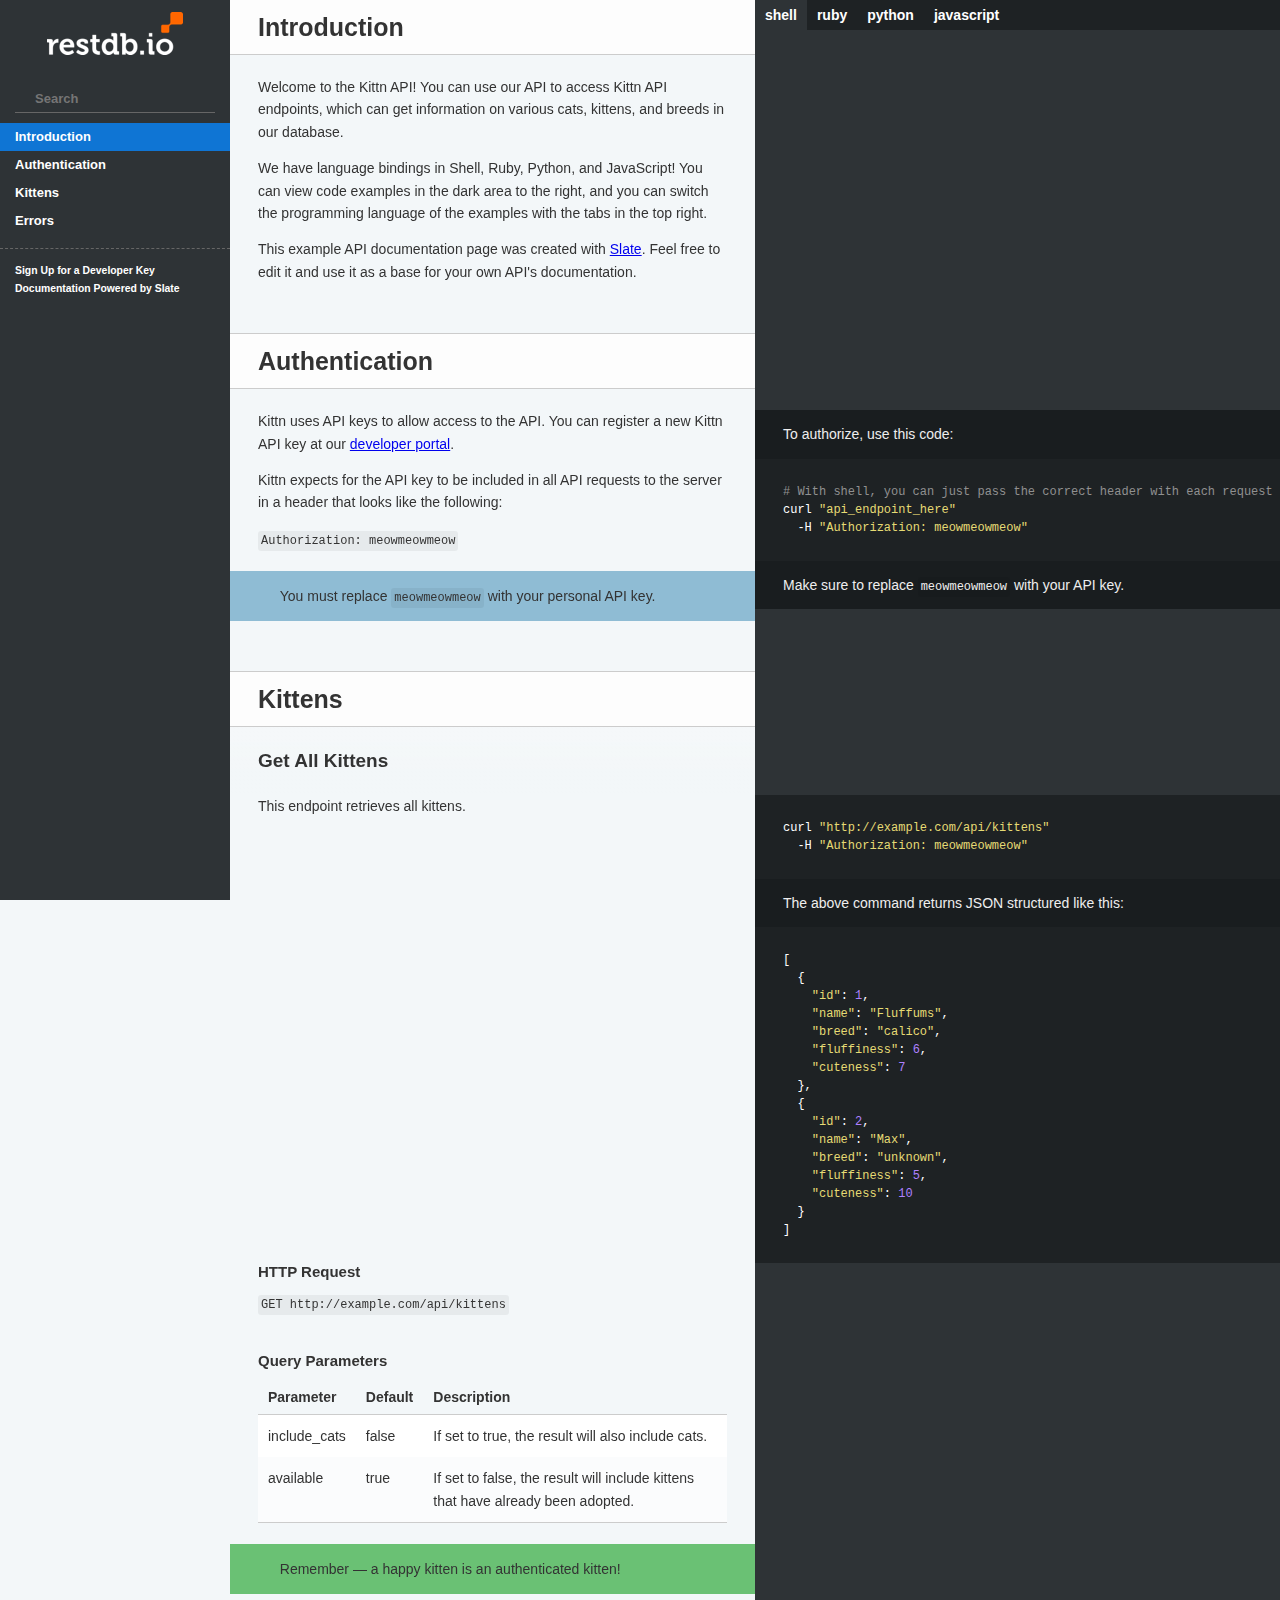
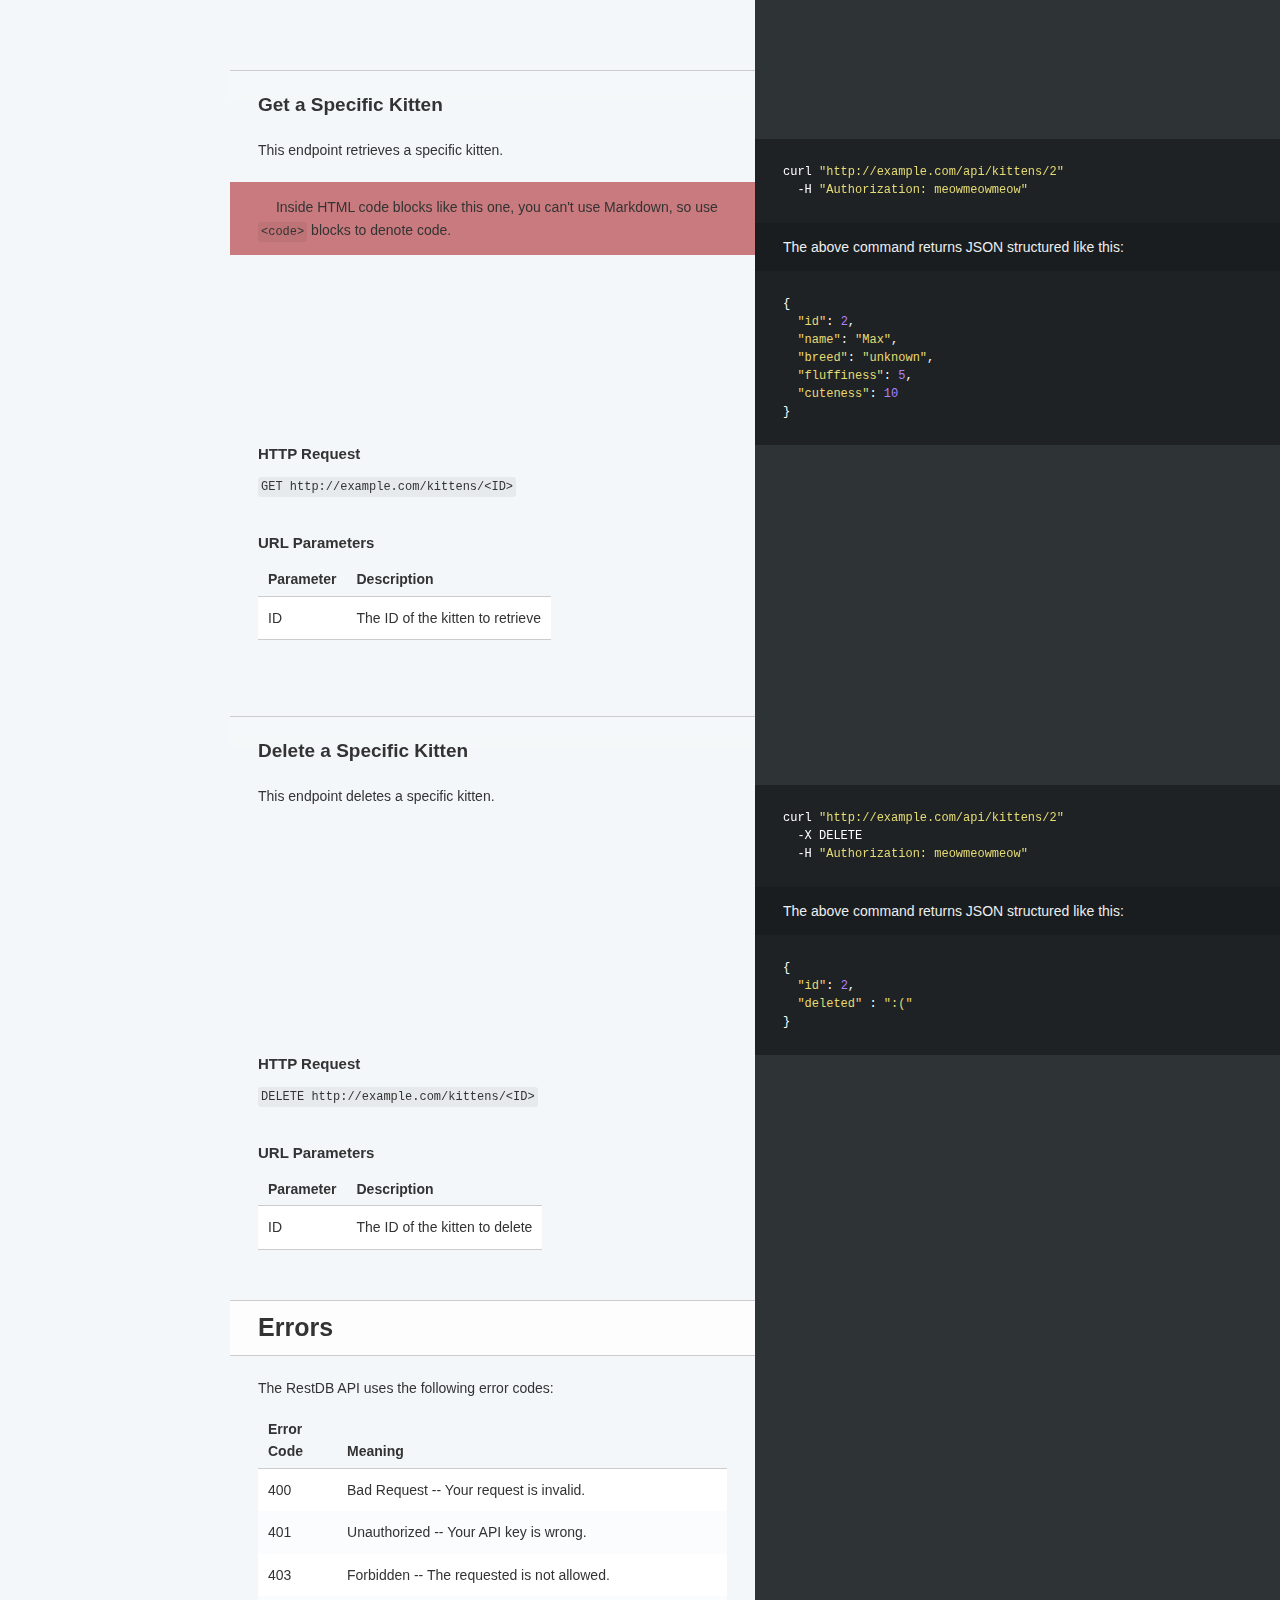
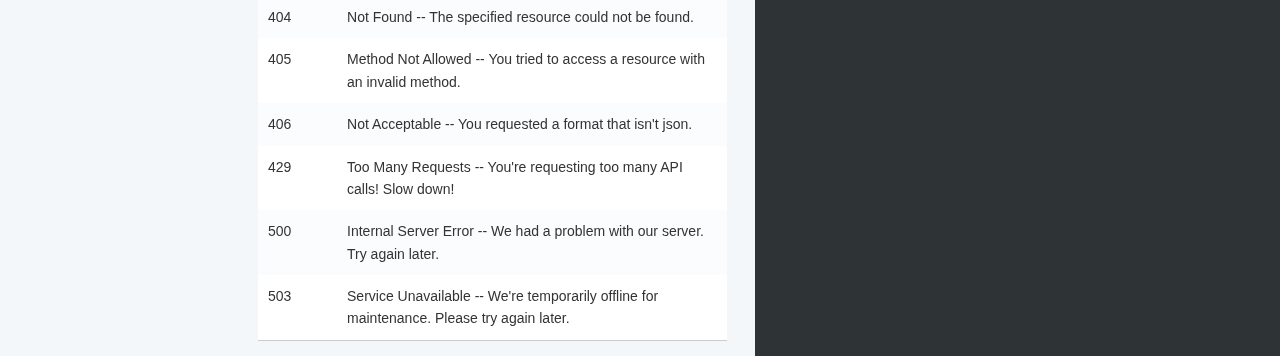
==== commit b40d44c2: "publish: typo" ====
--- a/index-original.html
+++ b/index-original.html
@@ -491,10 +491,6 @@
 <td>Not Acceptable -- You requested a format that isn&#39;t json.</td>
 </tr>
 <tr>
-<td>418</td>
-<td>I&#39;m a teapot.</td>
-</tr>
-<tr>
 <td>429</td>
 <td>Too Many Requests -- You&#39;re requesting too many API calls! Slow down!</td>
 </tr>
